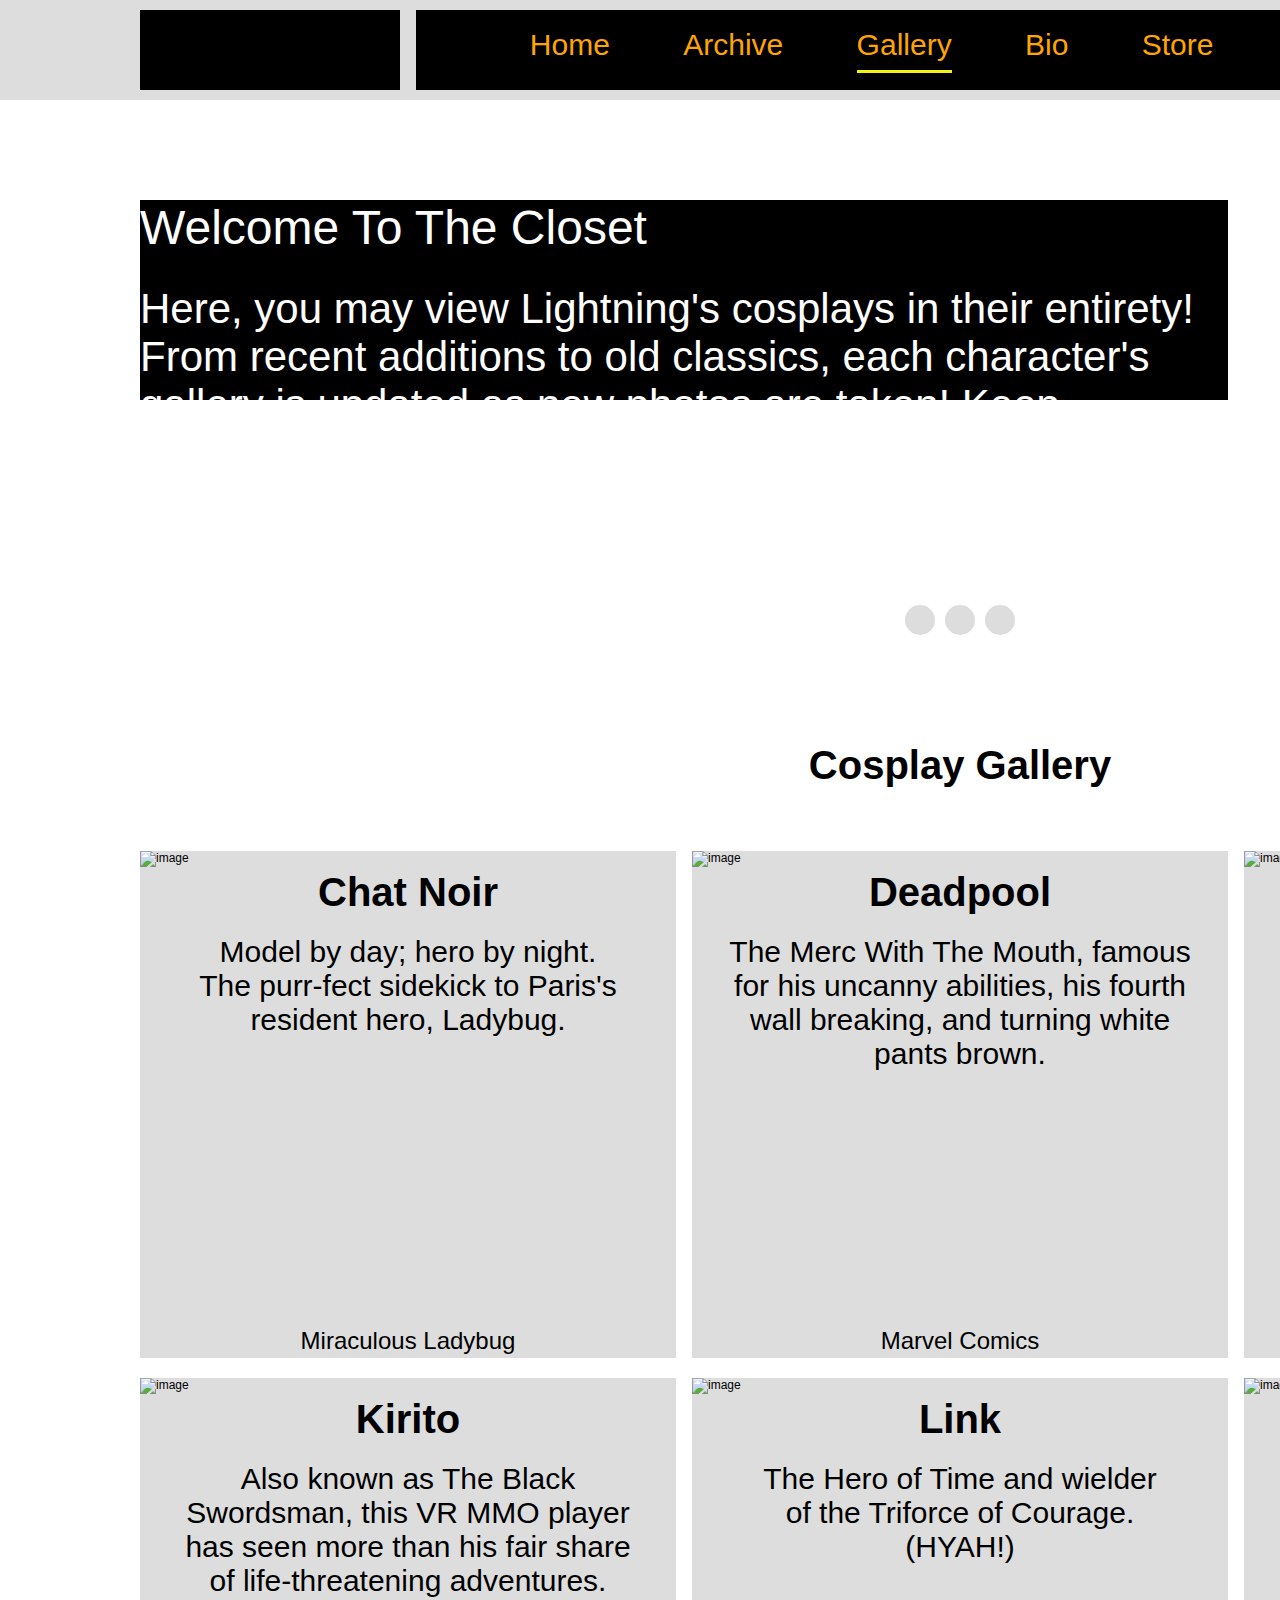
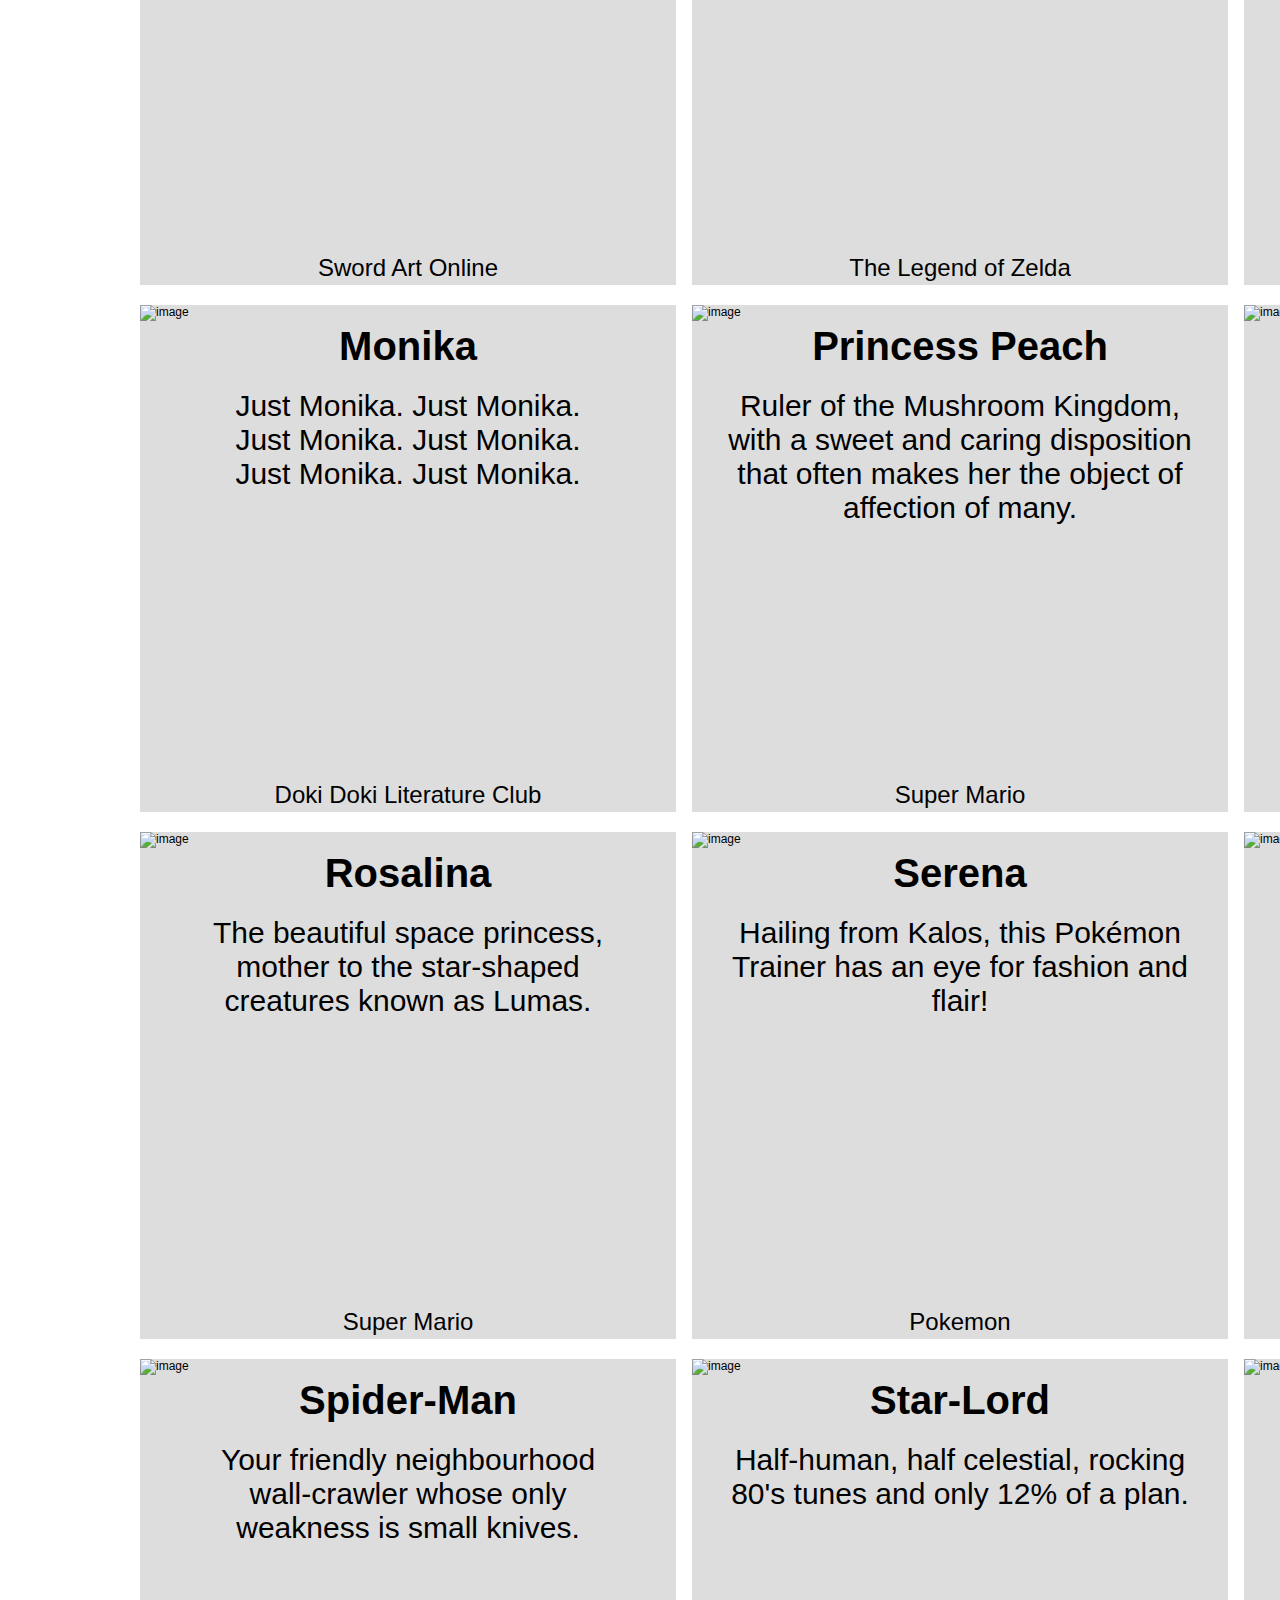
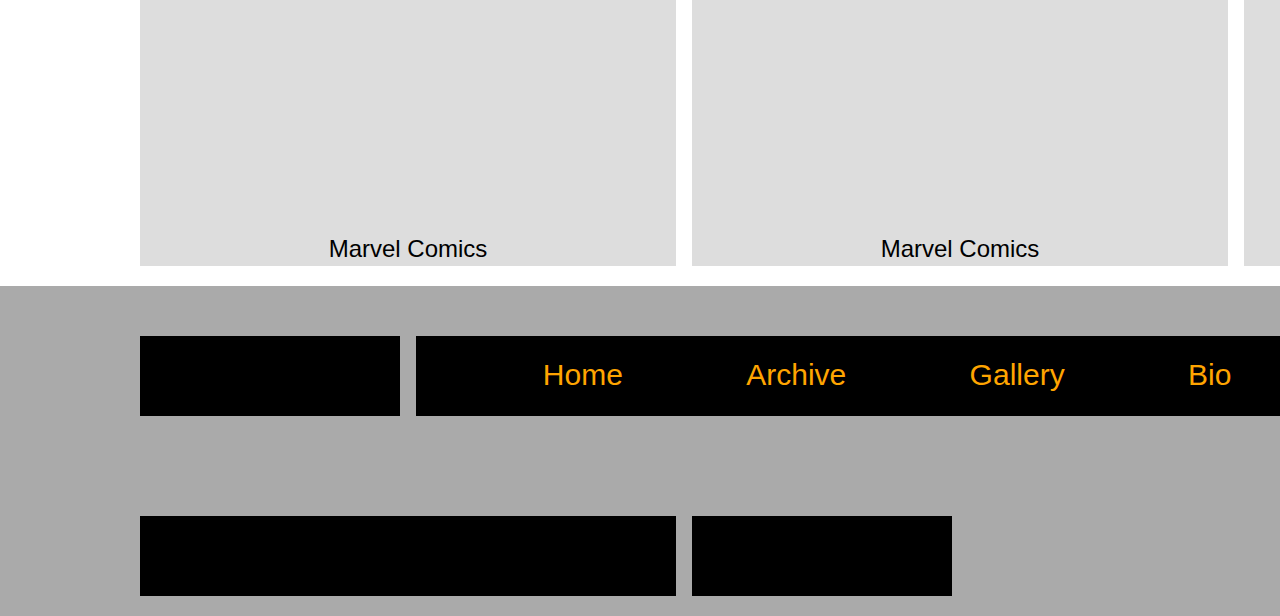
==== gallery.html @ de3a2f4b "Mobile Changes, Font" ====
<!DOCTYPE html>
<html lang="en">
<head>
<meta charset="UTF-8">
<title>The Closet</title>
<link rel="preconnect" href="https://fonts.googleapis.com">
<link rel="preconnect" href="https://fonts.gstatic.com" crossorigin>
<link href="https://fonts.googleapis.com/css2?family=Constantia&display=swap" rel="stylesheet">
<link href="css/main.css" rel="stylesheet" type="text/css">
</head>
<!-- students must convert divs to semantic tags -->
<body>
	<div id="container">
        
        <div id="header-con">
            <div id="main-header" class="grid-con">
                <div id="header-box1" class="box-color">
                </div>
                <div id="main-nav" class="box-color">
                    <ul>
                        <li><a href="index.html">Home</a></li>
                        <li><a href="#">Archive</a></li>
                        <li class="active"><a href="gallery.html">Gallery</a></li>
                        <li><a href="#">Bio</a></li>
                        <li><a href="#">Store</a></li>
                        <li><a href="#">Contact</a></li>
                    </ul>
                </div>
                <div id="header-box2" class="logos" class="grid">
                    <a href="#"><img src="images/facebook_logo.svg" alt="Facebook Logo"></a>
                    <a href="#"><img id="youtube" src="images/youtube_logo.svg" alt="Youtube Logo"></a>
                    <a href="#"><img src="images/instagram_logo.svg" alt="Instagram Logo"></a>
                </div>
            </div>
        </div> 

        <main>

            <div id="gallery-hero-con">
                <div class="grid-con">
                    <div id="gallery-text" class="box-color">
                        <p id="welcome">Welcome To The Closet</p>

                        <p id="welcome-text">Here, you may view Lightning's cosplays in their entirety! From recent additions to old classics, each character's gallery is updated as new photos are taken! Keep checking the home page to see when new photos are added!</p>
                    </div>
                    <div id="gallery-controls">
                        <span class="dot"></span>
                        <span class="dot"></span>
                        <span class="dot"></span>
                    </div>
                </div>
            </div>
     
            <div class="grid-con" id="gallery">
                <h2>Cosplay Gallery</h2>
                <div class="gallery-box" id="chat_noir">
                    <img src="https://via.placeholder.com/536x242" alt="image">
                    <h5 class="character_name">Chat Noir</h5>
                    <p class="gallery_text">Model by day; hero by night. The purr-fect sidekick to Paris's resident hero, Ladybug.</p>
                    <p class="source">Miraculous Ladybug</p>
                </div>
                <div class="gallery-box" id="deadpool">
                    <img src="https://via.placeholder.com/536x242" alt="image">
                    <h5 class="character_name">Deadpool</h5>
                    <p class="gallery_text2">The Merc With The Mouth, famous for his uncanny abilities,  his fourth wall breaking, and turning white pants brown.</p>
                    <p class="source">Marvel Comics</p>
                </div>
                <div class="gallery-box" id="kiripool">
                    <img src="https://via.placeholder.com/536x242" alt="image">
                    <h5 class="character_name">Kiripool</h5>
                    <p class="gallery_text">The Merc Meets The Beater, with the dual rubber chicken wield skill unlocked.</p>
                    <p class="source">Marvel Comics/Sword Art Online</p>
                </div>
                <div class="gallery-box" id="kirito">
                    <img src="https://via.placeholder.com/536x242" alt="image">
                    <h5 class="character_name">Kirito</h5>
                    <p class="gallery_text2">Also known as The Black Swordsman, this VR MMO player has seen more than his fair share of life-threatening adventures.</p>
                    <p class="source">Sword Art Online</p>
                </div>
                <div class="gallery-box" id="link">
                    <img src="https://via.placeholder.com/536x242" alt="image">
                    <h5 class="character_name">Link</h5>
                    <p class="gallery_text">The Hero of Time and wielder of the Triforce of Courage. (HYAH!)</p>
                    <p class="source">The Legend of Zelda</p>
                </div>
                <div class="gallery-box" id="lightning">
                    <img src="https://via.placeholder.com/536x242" alt="image">
                    <h5 class="character_name">Lightning</h5>
                    <p class="gallery_text">L'Cie. Champion. Saviour. Fashion Model. She has had many paths in life, but only one name for them all: Lightning.</p>
                    <p class="source">Final Fantasy XIII</p>
                </div>
                <div class="gallery-box" id="monika">
                    <img src="https://via.placeholder.com/536x242" alt="image">
                    <h5 class="character_name">Monika</h5>
                    <p id="just_monika">Just Monika. Just Monika. Just Monika. Just Monika. Just Monika. Just Monika.</p>
                    <p class="source">Doki Doki Literature Club</p>
                </div>
                <div class="gallery-box" id="peach">
                    <img src="https://via.placeholder.com/536x242" alt="image">
                    <h5 class="character_name">Princess Peach</h5>
                    <p class="gallery_text2">Ruler of the Mushroom Kingdom, with a sweet and caring disposition that often makes her the object of affection of many.</p>
                    <p class="source">Super Mario</p>
                </div>
                <div class="gallery-box" id="red">
                    <img src="https://via.placeholder.com/536x242" alt="image">
                    <h5 class="character_name">Red</h5>
                    <p class="gallery_text">...</p>
                    <p class="source">Pokemon</p>
                </div>
                <div class="gallery-box" id="rosalina">
                    <img src="https://via.placeholder.com/536x242" alt="image">
                    <h5 class="character_name">Rosalina</h5>
                    <p class="gallery_text">The beautiful space princess, mother to the star-shaped creatures known as Lumas.</p>
                    <p class="source">Super Mario</p>
                </div>
                <div class="gallery-box" id="serena">
                    <img src="https://via.placeholder.com/536x242" alt="image">
                    <h5 class="character_name">Serena</h5>
                    <p class="gallery_text2">Hailing from Kalos, this Pokémon Trainer has an eye for fashion and flair!</p>
                    <p class="source">Pokemon</p>
                </div>
                <div class="gallery-box" id="slenderman">
                    <img src="https://via.placeholder.com/536x242" alt="image">
                    <h5 class="character_name">Slender Man</h5>
                    <p class="gallery_text2">The faceless horror of the forest. Never collect his eight pages.</p>
                    <p class="source">Slender</p>
                </div>
                <div class="gallery-box" id="spiderman">
                    <img src="https://via.placeholder.com/536x242" alt="image">
                    <h5 class="character_name">Spider-Man</h5>
                    <p class="gallery_text">Your friendly neighbourhood wall-crawler whose only weakness is small knives.</p>
                    <p class="source">Marvel Comics</p>
                </div>
                <div class="gallery-box" id="starlord">
                    <img src="https://via.placeholder.com/536x242" alt="image">
                    <h5 class="character_name">Star-Lord</h5>
                    <p class="gallery_text2">Half-human, half celestial, rocking 80's tunes and only 12% of a plan.</p>
                    <p class="source">Marvel Comics</p>
                </div>
                <div class="gallery-box" id="zelda">
                    <img src="https://via.placeholder.com/536x242" alt="image">
                    <h5 class="character_name">Zelda</h5>
                    <p class="gallery_text2">The reincarnation of the Goddess Hylia, and wielder of the Triforce of Wisdom.</p>
                    <p class="source">The Legend of Zelda</p>
                </div>
            </div>         
        </main>

        <div id="footer-con">
            <div class="grid-con" id="footer">
                <div id="footer-logo" class="box-color">
                </div>
                <div id="footer-nav" class="box-color">
                    <ul>
                        <li><a href="index.html">Home</a></li>
                        <li><a href="#">Archive</a></li>
                        <li><a href="gallery.html">Gallery</a></li>
                        <li><a href="#">Bio</a></li>
                        <li><a href="#">Store</a></li>
                        <li><a href="#">Contact</a></li>
                    </ul>
                </div>
                <div id="footer-newsletter1" class="box-color">
                </div>
                <div id="footer-newsletter2" class="box-color">
                </div>
                <div id="footer-social" class="logos">
                    <a href="#"><img src="images/facebook_logo.svg" alt="Facebook Logo"></a>
                    <a href="#"><img id="youtube" src="images/youtube_logo.svg" alt="Youtube Logo"></a>
                    <a href="#"><img src="images/instagram_logo.svg" alt="Instagram Logo"></a>
                </div>
            </div>
        </div>

    </div><!--end container-->  
</body>
</html>
---- css/main.css ----
@charset "UTF-8";
/* CSS Document */

/*Remove this rule on your HTML elements as you start to fill them with content*/

.box-color {
	color: #fff;
	background: #000;
	text-align: center;
	margin: 0;
}

/*basic reset*/

/*browsers have built in values for elements so we'll reset a few things to zero, you can add to this or remove items as needed*/

div,p,body,header,footer,section,article,nav { 
	margin: 0; 
	padding: 0; 
}	

img { 
	border: none; /*Remove border if image is a link*/
	margin: 0; 
	padding: 0; 
}

.grid {
	padding-left: 15px;
	padding-right: 15px;
	display: grid;
	grid-template-columns: repeat(12, 70px);
	column-gap: 30px;
 }
 

/*html selectors*/

body {
	font-family: Constantia, Helvetica, Arial, sans-serif;
	font-size: 12px;
}

/* Remove underlines from links */

a {
	text-decoration: none;
}

/*hide elements from browser but show for doc outline*/

.hidden {
	display: none;
}

.logos {
	justify-content: center;
	align-items: center;
	display: inline-flex;
}

.logos img {
	height: 50px;
	width: 50px;
	padding: 8px;
}

.active.active {
	padding-bottom: 8px;
	border-bottom: solid #f2f212 3px;
 }

#youtube {
	width: 75px;
}

ul li {
	font-size: 30px;
	justify-content: center;
   	align-items: center;
   	display: inline-flex;
	margin-left: 70px;
}

ul li a {
	color: orange;
}

ul li:not(.active) a:hover {
	text-decoration: underline;
}

ul li a:visited {
	color: none;
}

a:visited {
	color: orange;
}


/*Common page elements  */

/*This is essentially a box that we place the whole site in.  
We center the box using margin 0 auto and give it a fixed width of 1920px.
1920px would fit a large monitor or tv. Sizes will vary depending on the projects
you work on and the intended audience */

#container {
	margin: 0 auto;
	width: 1920px;
}

/* this is our grid based off of our XD file */
.grid-con {
	display: grid;
	grid-template-columns: repeat(12, 122px);
	grid-column-gap: 16px;
	padding-left: 140px;
	padding-right: 140px;
}

#header-con {
	background-color: #ddd;
	padding-top: 10px;
	padding-bottom: 10px;
}

#header-box1 {
	grid-column: 1/3;
	height: 80px;
}

#main-nav {
	grid-column: 3/11;
	height: 80px;
	justify-content: center;
	align-items: center;
	display: inline-flex;
}

ul {
	padding: 0;
}

ul li:first-of-type:not(#contact_list li) {
	margin-left: 0;
}



#header-box2 {
	grid-column: 11/-1;
	height: 80px;
}

/* Specific to index page desktop  */

#hero {
	margin-top: 100px;
}

#hero-text {
	grid-column: 1/8;
	height: 582px;
	font-size: 28px;
}

#hero-text p {
	padding-bottom: 40px;
}

#hero-text h4 {
	font-size: 48px;
}

#hero-image {
	grid-column: 8/-1;
	height: 582px;
}

#previous {
	margin-top: 100px;
	margin-bottom: 100px;
}

#previous h2 {
	grid-column: 1/-1;
	text-align: center;
	font-size: 40px;
}

#peach_cos {
	grid-column: 1/5;
	height: 507px;
	text-align: center;
}

#serena_lillie {
	grid-column: 5/9;
	height: 507px;
	text-align: center;
}

#kiripool_home {
	grid-column: 9/-1;
	height: 507px;
	text-align: center;
}

#peach_cos h5 {
	font-size: 40px;
	margin: 3px;
	padding-bottom: 20px;
}

#peach_cos p {
	font-size: 24px;
	margin-left: 10px;
	margin-right: 10px;
}

#serena_lillie h5 {
	font-size: 40px;
	margin-top: 3px;
	margin-left: 10px;
	margin-right: 10px;
	margin-bottom: 3px;
	padding-bottom: 20px;
}

#serena_lillie p {
	font-size: 24px;
	margin-left: 10px;
	margin-right: 10px;
}

#kiripool_home h5 {
	font-size: 40px;
	margin: 1px;
	padding-bottom: 20px;
}

#kiripool_home p {
	font-size: 24px;
	margin-left: 10px;
	margin-right: 10px;
}

.product-box {
	background-color: #ddd;
}

#about-con {
	background-color: #ddd;
	padding-top: 10px;
	padding-bottom: 10px;
}

#about-title {
	text-align: center;
	font-size: 40px;
}

#about-text {
	grid-column: 1/8;
	height: 700px;
	font-size: 28px;
}

#about-text h5 {
	font-size: 40px;
	text-align: left;
}

#about-text p {
	padding-top: 30px;
	margin-right: 50px;
}

#about-image {
	grid-column: 8/-1;
	height: 700px;
}

#contact {
	margin-top: 100px;
	margin-bottom: 100px;
}

#contact-text {
	grid-column: 1/8;
	/* Remove as content will dictate height */
	height: 700px;
	text-align: left;
	color: orange;
	font-size: 28px;
}

#contact-text p {
	padding-left: 85px;
	padding-top: 40px;
}

#free {
	font-size: 48px;
	color: orange;
	padding-top: 30px;
	padding-bottom: 50px;
}

#contact-form {
	grid-column: 8/-1;
	/* Remove as content will dictate height */
	height: 700px;
}

#contact_list li {
	font-size: 28px;
	display: list-item;
	text-align: left;
	padding-bottom: 20px;
}

#contact_list ul li {
	margin-left: 70px;
}

#contact_list { 
	padding-left: 1.5em !important; 
}

/*Common page elements  */

#footer-con {
	background-color: #aaaaaa;
	padding-top: 50px;
	padding-bottom: 20px;
}

#footer-logo {
	grid-column: 1/3;
	/* Remove as content will dictate height */
	height: 80px;
}

#footer-nav {
	grid-column: 3/-1;
	/* Remove as content will dictate height */
	height: 80px;
	margin-bottom: 100px;
}

#footer-nav li {
	padding-top: 10px;
	padding-left: 50px;
}

#footer-nav li:first-of-type {
	padding: 0;
}

#footer-newsletter1 {
	grid-column: 1/5;
	/* Remove as content will dictate height */
	height: 80px;
}

#footer-newsletter2 {
	grid-column: 5/7;
	/* Remove as content will dictate height */
	height: 80px;
}

#footer-social {
	grid-column: 11/-1;
	/* Remove as content will dictate height */
	height: 80px;
}



/* gallery page */

#gallery-hero-con {
	background-color: #aaaaaa;
	background: url("https://via.placeholder.com/1920x580");
	height: 580px;
}

#gallery h2 {
	font-size: 40px;
	padding: 30px;
}

#gallery-text {
	grid-column: 1/9;
	/* Remove as content will dictate height */
	height: 200px;
	margin-top: 100px;
}

#gallery-controls {
	margin-top: 200px;
	grid-column: 6/8;
	display: flex;
	justify-content: center;
	align-items: center;
}

#welcome {
	font-size: 48px;
	text-align: left;
	padding-bottom: 30px;
}

#welcome-text {
	font-size: 42px;
	text-align: left;
}

.dot {
	background-color: #dddddd;
	height: 30px;
	width: 30px;
	border-radius: 50%;
	margin: 5px;
  }

#gallery h2 {
	grid-column: 1/-1;
	text-align: center;
  }

#just_monika {
	text-align: center;
	font-size: 30px;
	margin-left: 75px;
	margin-right: 75px;
	padding-top: 20px;
}

.gallery-box {
	background-color: #ddd;
	grid-column: span 4 / span 4;
	/* Remove as content will dictate height */
	height: 507px;
	margin-bottom: 20px;
	position: relative;
}

.character_name {
	text-align: center;
	font-size: 40px;
	margin-top: 3px;
	margin-bottom: 0;
}

.gallery_text {
	text-align: center;
	font-size: 30px;
	margin-left: 55px;
	margin-right: 55px;
	padding-top: 20px;
}

.gallery_text2 {
	text-align: center;
	font-size: 30px;
	margin-left: 30px;
	margin-right: 30px;
	padding-top: 20px;
}

.source {
	text-align: center;
	font-size: 24px;
	position: absolute;
	bottom: 3px;
	left: 0;
	right: 0;
}
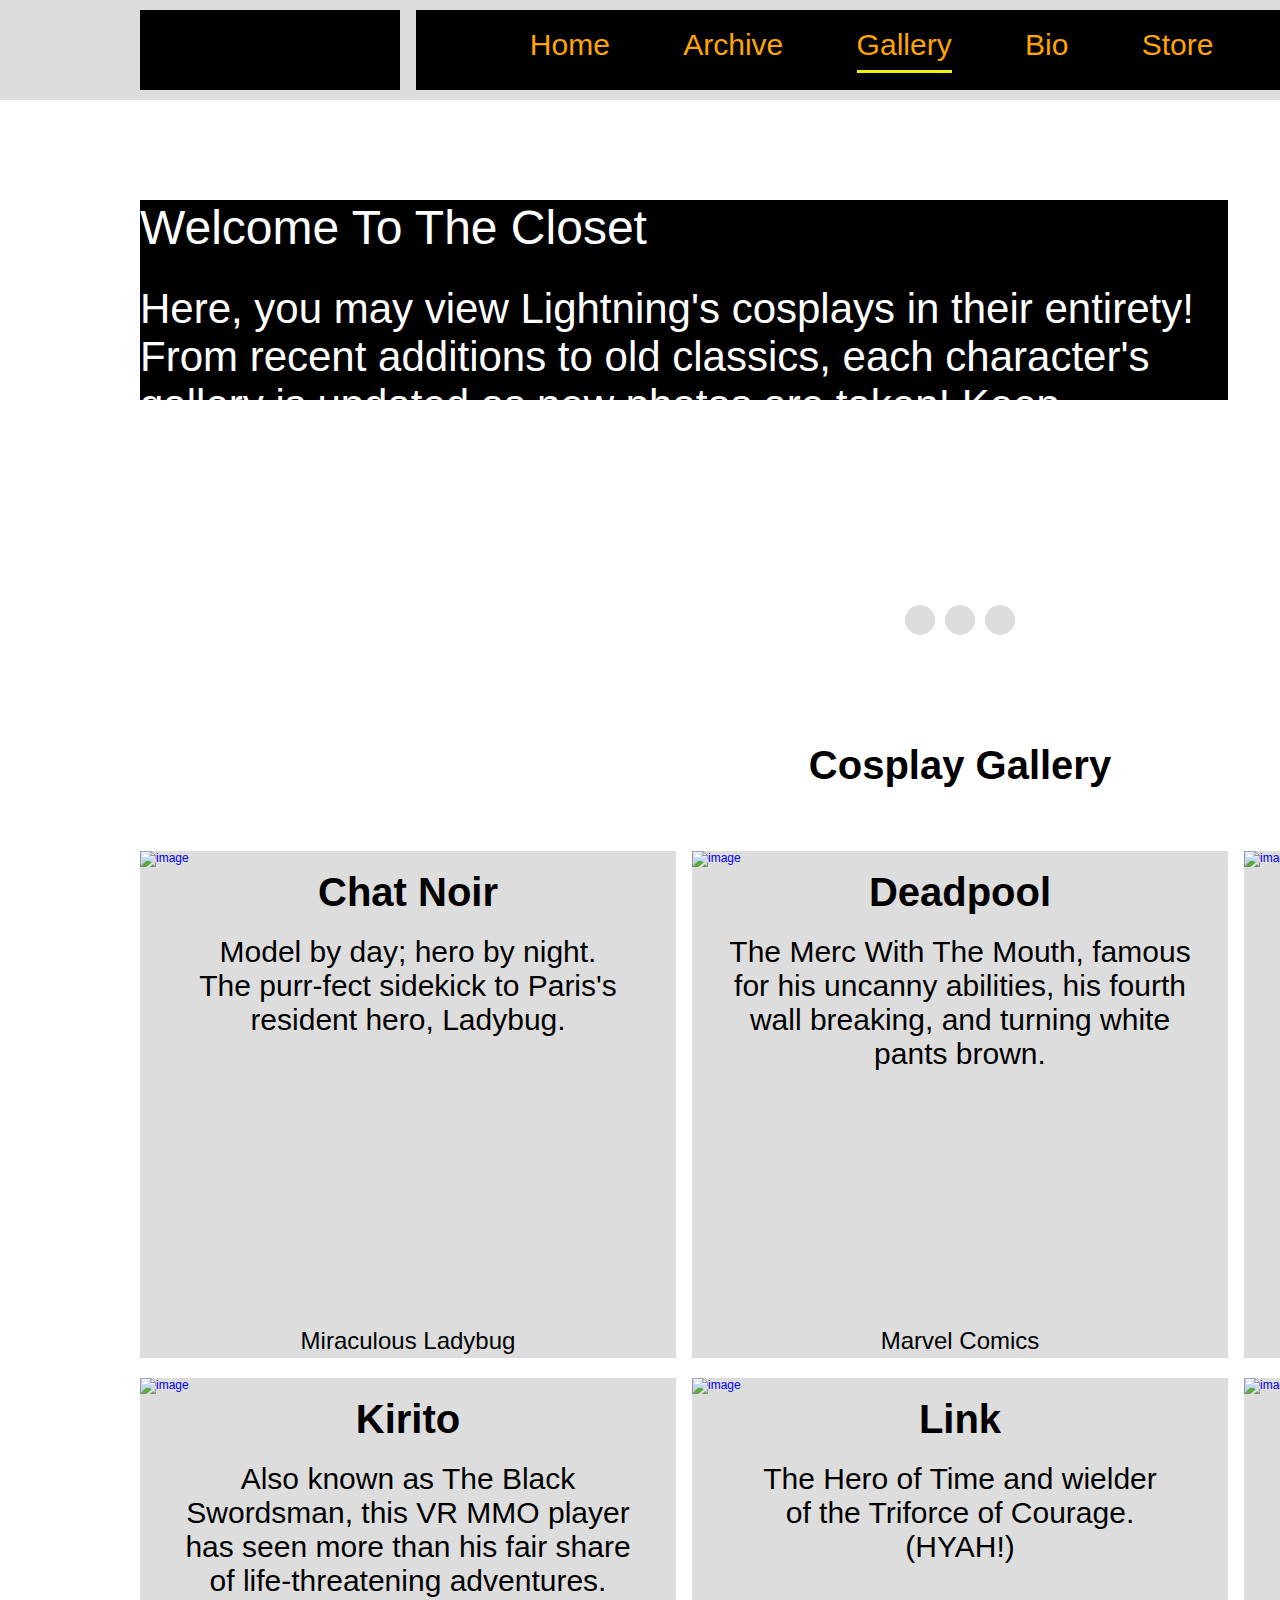
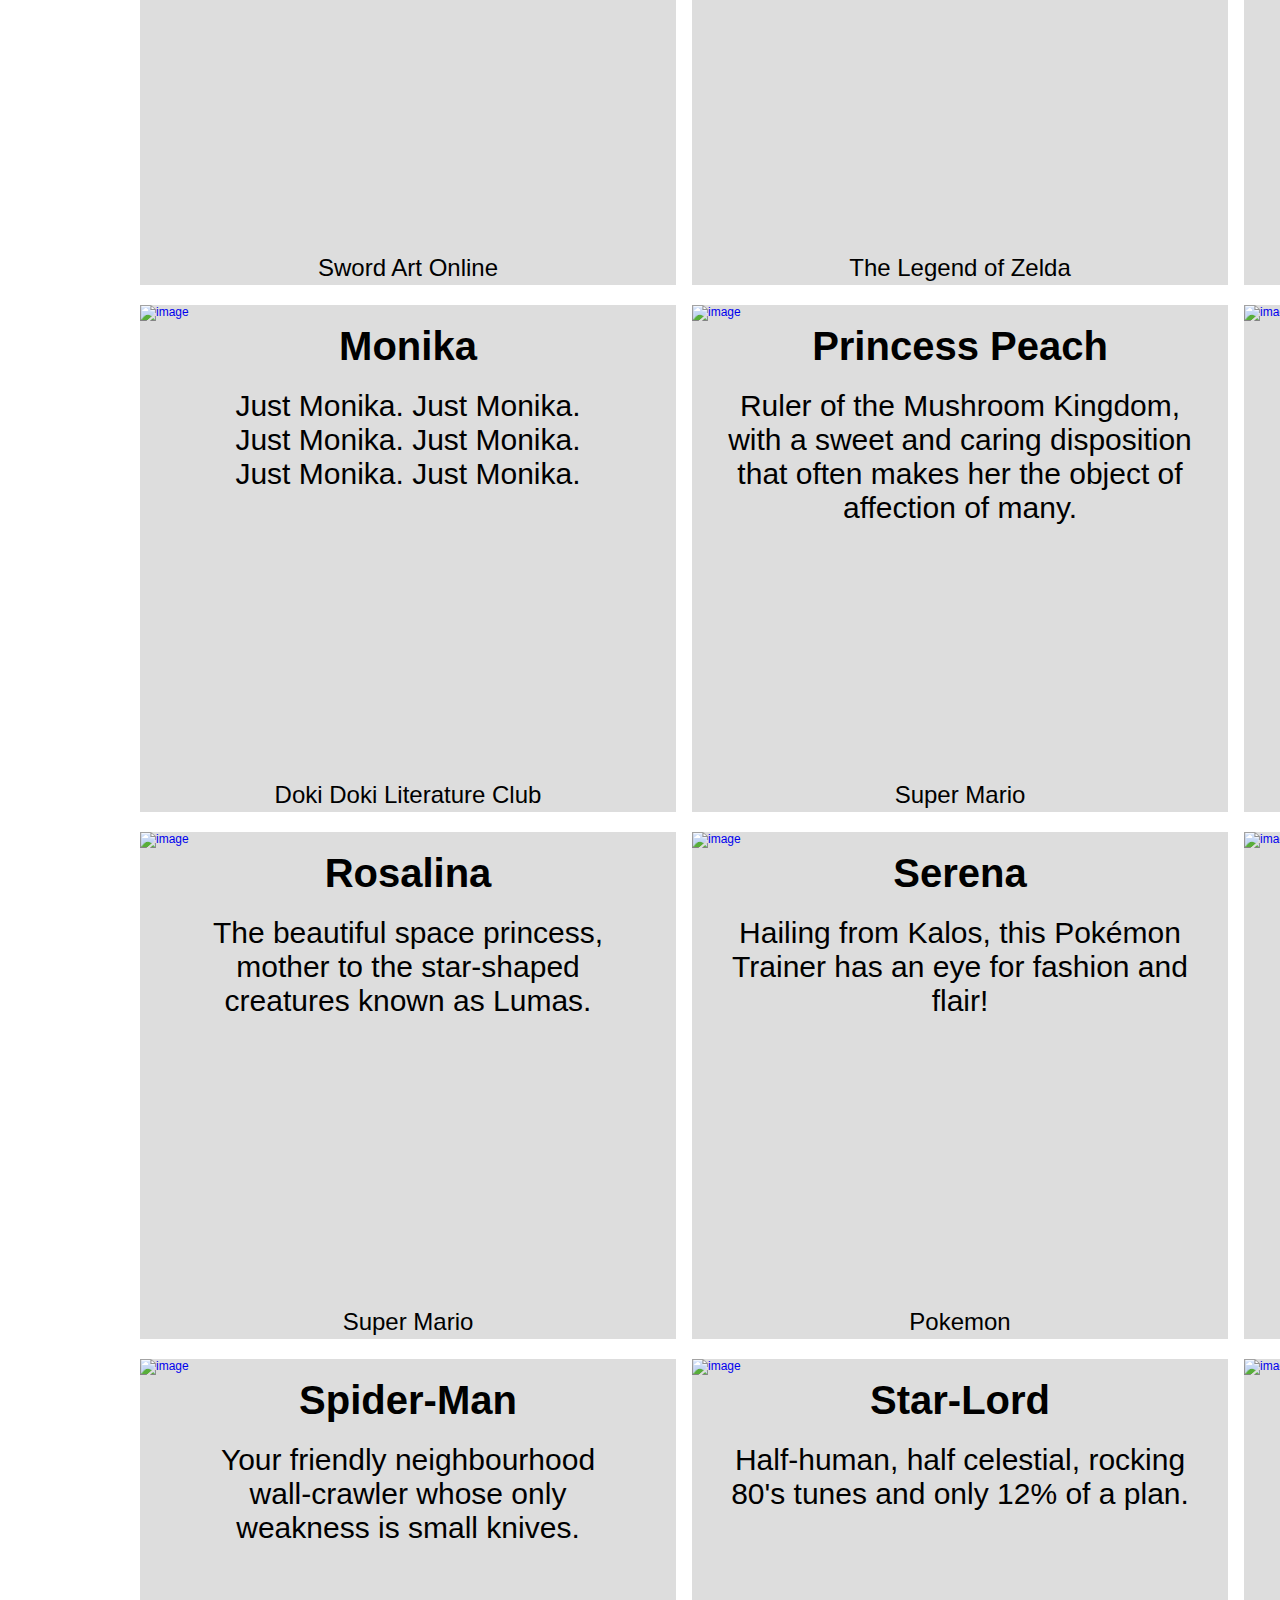
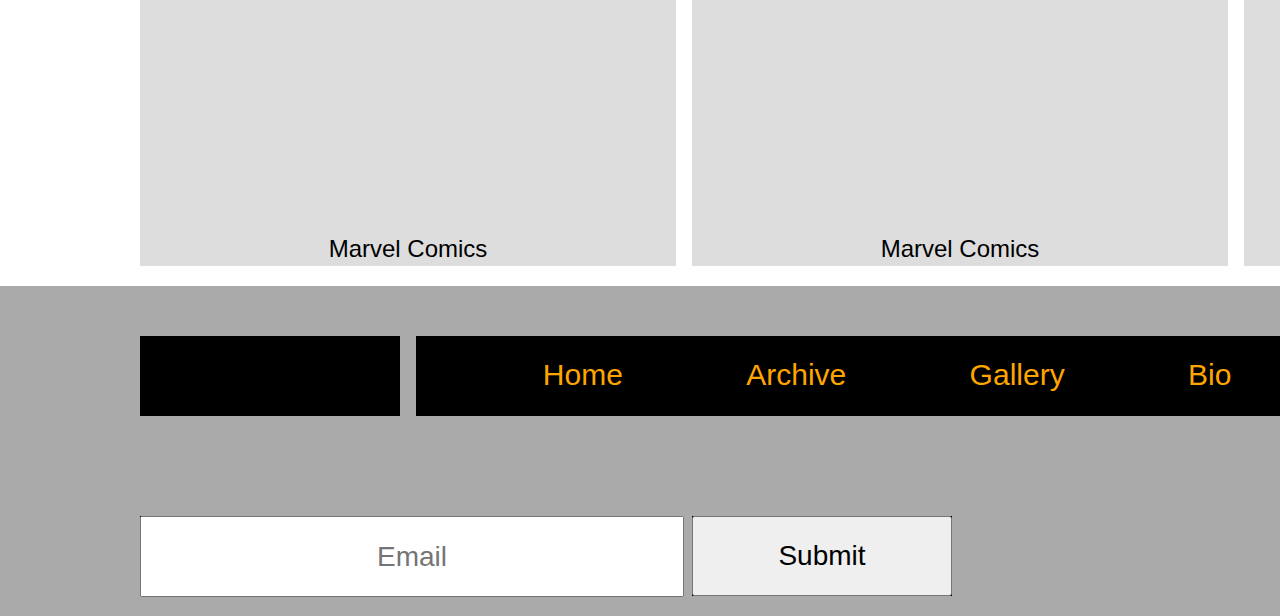
==== commit e04868df: "Lightboxes, Contact Forms, Other" ====
--- a/gallery.html
+++ b/gallery.html
@@ -6,6 +6,7 @@
 <link rel="preconnect" href="https://fonts.googleapis.com">
 <link rel="preconnect" href="https://fonts.gstatic.com" crossorigin>
 <link href="https://fonts.googleapis.com/css2?family=Constantia&display=swap" rel="stylesheet">
+<link href="https://fonts.googleapis.com/css2?family=Rubik+Glitch&display=swap" rel="stylesheet">
 <link href="css/main.css" rel="stylesheet" type="text/css">
 </head>
 <!-- students must convert divs to semantic tags -->
@@ -15,6 +16,7 @@
         <div id="header-con">
             <div id="main-header" class="grid-con">
                 <div id="header-box1" class="box-color">
+                    <a href="index.html"></a>
                 </div>
                 <div id="main-nav" class="box-color">
                     <ul>
@@ -54,91 +56,91 @@
             <div class="grid-con" id="gallery">
                 <h2>Cosplay Gallery</h2>
                 <div class="gallery-box" id="chat_noir">
-                    <img src="https://via.placeholder.com/536x242" alt="image">
+                    <a href="#lightbox1"><img src="https://via.placeholder.com/536x242" alt="image"></a>
                     <h5 class="character_name">Chat Noir</h5>
                     <p class="gallery_text">Model by day; hero by night. The purr-fect sidekick to Paris's resident hero, Ladybug.</p>
                     <p class="source">Miraculous Ladybug</p>
                 </div>
                 <div class="gallery-box" id="deadpool">
-                    <img src="https://via.placeholder.com/536x242" alt="image">
+                    <a href="#lightbox2"><img src="https://via.placeholder.com/536x242" alt="image"></a>
                     <h5 class="character_name">Deadpool</h5>
                     <p class="gallery_text2">The Merc With The Mouth, famous for his uncanny abilities,  his fourth wall breaking, and turning white pants brown.</p>
                     <p class="source">Marvel Comics</p>
                 </div>
                 <div class="gallery-box" id="kiripool">
-                    <img src="https://via.placeholder.com/536x242" alt="image">
+                    <a href="#lightbox3"><img src="https://via.placeholder.com/536x242" alt="image"></a>
                     <h5 class="character_name">Kiripool</h5>
                     <p class="gallery_text">The Merc Meets The Beater, with the dual rubber chicken wield skill unlocked.</p>
                     <p class="source">Marvel Comics/Sword Art Online</p>
                 </div>
                 <div class="gallery-box" id="kirito">
-                    <img src="https://via.placeholder.com/536x242" alt="image">
+                    <a href="#lightbox4"><img src="https://via.placeholder.com/536x242" alt="image"></a>
                     <h5 class="character_name">Kirito</h5>
                     <p class="gallery_text2">Also known as The Black Swordsman, this VR MMO player has seen more than his fair share of life-threatening adventures.</p>
                     <p class="source">Sword Art Online</p>
                 </div>
                 <div class="gallery-box" id="link">
-                    <img src="https://via.placeholder.com/536x242" alt="image">
+                    <a href="#lightbox5"><img src="https://via.placeholder.com/536x242" alt="image"></a>
                     <h5 class="character_name">Link</h5>
                     <p class="gallery_text">The Hero of Time and wielder of the Triforce of Courage. (HYAH!)</p>
                     <p class="source">The Legend of Zelda</p>
                 </div>
                 <div class="gallery-box" id="lightning">
-                    <img src="https://via.placeholder.com/536x242" alt="image">
+                    <a href="#lightbox6"><img src="https://via.placeholder.com/536x242" alt="image"></a>
                     <h5 class="character_name">Lightning</h5>
                     <p class="gallery_text">L'Cie. Champion. Saviour. Fashion Model. She has had many paths in life, but only one name for them all: Lightning.</p>
                     <p class="source">Final Fantasy XIII</p>
                 </div>
                 <div class="gallery-box" id="monika">
-                    <img src="https://via.placeholder.com/536x242" alt="image">
+                    <a href="#lightbox7"><img src="https://via.placeholder.com/536x242" alt="image"></a>
                     <h5 class="character_name">Monika</h5>
                     <p id="just_monika">Just Monika. Just Monika. Just Monika. Just Monika. Just Monika. Just Monika.</p>
                     <p class="source">Doki Doki Literature Club</p>
                 </div>
                 <div class="gallery-box" id="peach">
-                    <img src="https://via.placeholder.com/536x242" alt="image">
+                    <a href="#lightbox8"><img src="https://via.placeholder.com/536x242" alt="image"></a>
                     <h5 class="character_name">Princess Peach</h5>
                     <p class="gallery_text2">Ruler of the Mushroom Kingdom, with a sweet and caring disposition that often makes her the object of affection of many.</p>
                     <p class="source">Super Mario</p>
                 </div>
                 <div class="gallery-box" id="red">
-                    <img src="https://via.placeholder.com/536x242" alt="image">
+                    <a href="#lightbox9"><img src="https://via.placeholder.com/536x242" alt="image"></a>
                     <h5 class="character_name">Red</h5>
                     <p class="gallery_text">...</p>
                     <p class="source">Pokemon</p>
                 </div>
                 <div class="gallery-box" id="rosalina">
-                    <img src="https://via.placeholder.com/536x242" alt="image">
+                    <a href="#lightbox10"><img src="https://via.placeholder.com/536x242" alt="image"></a>
                     <h5 class="character_name">Rosalina</h5>
                     <p class="gallery_text">The beautiful space princess, mother to the star-shaped creatures known as Lumas.</p>
                     <p class="source">Super Mario</p>
                 </div>
                 <div class="gallery-box" id="serena">
-                    <img src="https://via.placeholder.com/536x242" alt="image">
+                    <a href="#lightbox11"><img src="https://via.placeholder.com/536x242" alt="image"></a>
                     <h5 class="character_name">Serena</h5>
                     <p class="gallery_text2">Hailing from Kalos, this Pokémon Trainer has an eye for fashion and flair!</p>
                     <p class="source">Pokemon</p>
                 </div>
                 <div class="gallery-box" id="slenderman">
-                    <img src="https://via.placeholder.com/536x242" alt="image">
+                    <a href="#lightbox12"><img src="https://via.placeholder.com/536x242" alt="image"></a>
                     <h5 class="character_name">Slender Man</h5>
                     <p class="gallery_text2">The faceless horror of the forest. Never collect his eight pages.</p>
                     <p class="source">Slender</p>
                 </div>
                 <div class="gallery-box" id="spiderman">
-                    <img src="https://via.placeholder.com/536x242" alt="image">
+                    <a href="#lightbox13"><img src="https://via.placeholder.com/536x242" alt="image"></a>
                     <h5 class="character_name">Spider-Man</h5>
                     <p class="gallery_text">Your friendly neighbourhood wall-crawler whose only weakness is small knives.</p>
                     <p class="source">Marvel Comics</p>
                 </div>
                 <div class="gallery-box" id="starlord">
-                    <img src="https://via.placeholder.com/536x242" alt="image">
+                    <a href="#lightbox14"><img src="https://via.placeholder.com/536x242" alt="image"></a>
                     <h5 class="character_name">Star-Lord</h5>
                     <p class="gallery_text2">Half-human, half celestial, rocking 80's tunes and only 12% of a plan.</p>
                     <p class="source">Marvel Comics</p>
                 </div>
                 <div class="gallery-box" id="zelda">
-                    <img src="https://via.placeholder.com/536x242" alt="image">
+                    <a href="#lightbox15"><img src="https://via.placeholder.com/536x242" alt="image"></a>
                     <h5 class="character_name">Zelda</h5>
                     <p class="gallery_text2">The reincarnation of the Goddess Hylia, and wielder of the Triforce of Wisdom.</p>
                     <p class="source">The Legend of Zelda</p>
@@ -161,8 +163,10 @@
                     </ul>
                 </div>
                 <div id="footer-newsletter1" class="box-color">
+                    <input id="email-news" name="email-news" type="text" placeholder="Email">
                 </div>
                 <div id="footer-newsletter2" class="box-color">
+                    <input type="submit" value="Submit" id="submit2">
                 </div>
                 <div id="footer-social" class="logos">
                     <a href="#"><img src="images/facebook_logo.svg" alt="Facebook Logo"></a>
@@ -171,7 +175,150 @@
                 </div>
             </div>
         </div>
-
-    </div><!--end container-->  
+    </div>
+    <section class="lightbox" id="lightbox1">
+        <h2 class="hidden">Chat Noir LightBox</h2>
+        <a href="" class="lb_close">X</a>
+        <article>
+            <p>"I am a cat, just chilling out. But in the night, she's all I think about. I feel so strong when she's around. She picks me up, when I'm down. Oh no you'll never know. My love can only grow."</p>
+                <p>(It's Ladybug: Alternative Theme by Brittnee Belt & Cash Callaway)</p>
+        </article>
+    </section>
+
+    <section class="lightbox" id="lightbox2">
+        <h2 class="hidden">Deadpool LightBox</h2>
+        <a href="" class="lb_close">X</a>
+        <article>
+            <p>"Oh, hello there. I bet you're wondering, "Why the red suit?" Well that's so bad guys can't see me bleed."</p>
+            <p>-Wade Wilson/Deadpool (Deadpool movie test footage, 2015)</p>
+        </article>
+    </section>
+
+    <section class="lightbox" id="lightbox3">
+        <h2 class="hidden">Kiripool LightBox</h2>
+        <a href="" class="lb_close">X</a>
+        <article>
+            <p>Oh, hello there my little Asuna. Or are you my little Sinon? Perhaps maybe Lisbeth? Or even Silica. Or if you're into it, then my little Leafa. You can't be my little Yuuki, but you could be my little Alice. Feel free to call me senpai if you're my Ronnie. Or I'll call you senpai if you're my Sortiliena. Geez, how many girls does this guy have lusting after him? It's ridiculous.</p>
+        </article>
+    </section>
+
+    <section class="lightbox" id="lightbox4">
+        <h2 class="hidden">Kirito LightBox</h2>
+        <a href="" class="lb_close">X</a>
+        <article>
+            <p>"On November 6, 2022, the NerveGear, a full dive virtual reality device, launched its first game; Sword Art Online. Its developer, Akihiko Kayaba told the 10,0000 players who logged in, they could not log out. And not only were they trapped, if a player died in-game, they would also die in the real world... This nightmare continued for what seemed like an eternity. Then, on November 7th, 2024, a heroic player dressed head-to-toe in black cleared the game and set everyone free."</p>>
+            <p>-Narrator (Sword Art Online the Movie: Ordinal Scale, 2017)</p>
+        </article>
+    </section>
+
+    <section class="lightbox" id="lightbox5">
+        <h2 class="hidden">Link LightBox</h2>
+        <a href="" class="lb_close">X</a>
+        <article>
+            <p>"When I finally got around to asking why he's so quiet all the time, I could tell it was difficult for him to say. But he did. With so much at stake, and so many eyes upon him, he feels it necessary to stay strong and to silently bear any burden. A feeling I know all too well... For him, it has caused him to stop outwardly expressing his thoughts and feelings.
+            I always believed him to be simply a gifted person who had never faced a day of hardship. How wrong I was..."</p>
+            <p>-Zelda (The Legend of Zelda: Breath of the Wild, 2017)</p>
+        </article>
+    </section>
+
+    <section class="lightbox" id="lightbox6">
+        <h2 class="hidden">Lightning LightBox</h2>
+        <a href="" class="lb_close">X</a>
+        <article>
+            <p>"The legends have told of her coming. Banisher of darkness. Bringer of light. Redeemer of souls. She'd come at the end of days, to bring our souls to salvation."</p>
+            <p>-Snow Villiers (Lightning Returns: Final Fantasy XIII, 2015)</p>
+        </article>
+    </section>
+
+    <section class="lightbox" id="lightbox7">
+        <h2 class="hidden">Monika LightBox</h2>
+        <a href="" class="lb_close">X</a>
+        <article>
+            <p>Just Monika. Just Monika. Just Monika.</p>
+            <p><span>Just Monika. Just Monika. Just Monika.</span>
+            <p><span><span>Just Monika. Just Monika. Just Monika.</span></span></p>
+        </article>
+    </section>
+
+    <section class="lightbox" id="lightbox8">
+        <h2 class="hidden">Princess Peach LightBox</h2>
+        <a href="" class="lb_close">X</a>
+        <article>
+            <p>"Princess Peach presides over the Mushroom Kingdom from her huge castle. Her loyal subject Toad does his best to protect her but always seems to fail spectacularly. Besides her royal duties, Peach is interested in both tennis and golf; since she's so magnanimous, she'll even deign to play a few matches with the evil Bowser." -Trophy Description (Super Smash Bros. Melee, 2001)</p>
+        </article>
+    </section>
+
+    <section class="lightbox" id="lightbox9">
+        <h2 class="hidden">Red LightBox</h2>
+        <a href="" class="lb_close">X</a>
+        <article>
+            <p>You are challenged by Pokemon Trainer Red!</p>
+        </article>
+    </section>
+
+    <section class="lightbox" id="lightbox10">
+        <h2 class="hidden">Rosalina LightBox</h2>
+        <a href="" class="lb_close">X</a>
+        <article>
+            <p>Gather around everyone, it's story time. <a href="#lightbox16">Let us begin</a>.</p>
+        </article>
+    </section>
+
+    <section class="lightbox" id="lightbox11">
+        <h2 class="hidden">Serena LightBox</h2>
+        <a href="" class="lb_close">X</a>
+        <article>
+            <p>"You can't do everything on your own. Having Pokemon who support you is what lets you keep going."</p>
+            <p>-Serena (Pokemon Journeys, 2022)</p>
+        </article>
+    </section>
+
+    <section class="lightbox" id="lightbox12">
+        <h2 class="hidden">Slender-Man LightBox</h2>
+        <a href="" class="lb_close">X</a>
+        <article>
+            <p>Follows. Always watches, no eyes. Don't look... or it takes you.</p>
+            <p>Can't run. Leave me alone! Help me!</p>
+            <p>No No No No No No No No No No No</p>
+        </article>
+    </section>
+
+    <section class="lightbox" id="lightbox13">
+        <h2 class="hidden">Spider-Man LightBox</h2>
+        <a href="" class="lb_close">X</a>
+        <article>
+            <p>"Spider-Man, Spider-Man. Does whatever a spider can. Spins a web, any size. Catches thieves, just like flies. Look out, here comes the Spider-Man."</p>
+            <p>(Spider-Man theme song by Paul Francis Webster and Bob Harris)</p>
+        </article>
+    </section>
+
+    <section class="lightbox" id="lightbox14">
+        <h2 class="hidden">Star-Lord LightBox</h2>
+        <a href="" class="lb_close">X</a>
+        <article>
+            <p>"This is the one? Seriously?"</p>
+            <p>"The choices were either him or a tree."</p>
+            <p>-Gamora and Nebula (Avengers: Endgame, 2019)</p>
+        </article>
+    </section>
+
+    <section class="lightbox" id="lightbox15">
+        <h2 class="hidden">Zelda LightBox</h2>
+        <a href="" class="lb_close">X</a>
+        <article>
+            <p>"While it's true that I am Hylia reborn, I'm still my father's daughter and your friend...I'm still your Zelda."</p>
+            <p>-Zelda (The Legend of Zelda: Skyward Sword, 2011</p>
+        </article>
+    </section>
+
+    <section class="lightbox" id="lightbox16">
+        <h2 class="hidden">Rosalina's Storybook</h2>
+        <a href="" class="lb_close">X</a>
+        <article>
+            <p>Rosalina's Story</p>
+            <a href="#lightbox10"> << Previous</a>
+            <iframe width="854" height="480" src="https://www.youtube.com/embed/QG9r4sR0ZIo" title="YouTube video player" frameborder="0" allow="accelerometer; autoplay; clipboard-write; encrypted-media; gyroscope; picture-in-picture" allowfullscreen></iframe>
+        </article>
+    </section>
 </body>
 </html>--- a/css/main.css
+++ b/css/main.css
@@ -16,7 +16,7 @@
 
 div,p,body,header,footer,section,article,nav { 
 	margin: 0; 
-	padding: 0; 
+	padding: 0;
 }	
 
 img { 
@@ -39,6 +39,7 @@
 body {
 	font-family: Constantia, Helvetica, Arial, sans-serif;
 	font-size: 12px;
+	position: relative;
 }
 
 /* Remove underlines from links */
@@ -313,6 +314,7 @@
 	grid-column: 8/-1;
 	/* Remove as content will dictate height */
 	height: 700px;
+	position: relative;
 }
 
 #contact_list li {
@@ -328,6 +330,39 @@
 
 #contact_list { 
 	padding-left: 1.5em !important; 
+}
+
+form {
+	border: 2px solid;
+	background-color: orange;
+	width: 550px;
+}
+
+form input {
+	width: 500px;
+	height: 50px;
+	text-align: center;
+	font-size: 28px;
+	margin-top: 15px;
+	margin-bottom: 15px;
+}
+
+form textarea {
+	width: 500px;
+	height: 250px;
+	text-align: center;
+	font-size: 28px;
+}
+
+#submit {
+	width: 100px;
+	height: 50px;
+}
+
+#inquiry {
+	position: absolute;
+	left: 50px;
+	top: 10px;
 }
 
 /*Common page elements  */
@@ -366,18 +401,100 @@
 	height: 80px;
 }
 
+#footer-newsletter1 input {
+	width: 100%;
+	height: 75px;
+	text-align: center;
+	font-size: 28px;
+}
+
 #footer-newsletter2 {
 	grid-column: 5/7;
 	/* Remove as content will dictate height */
 	height: 80px;
 }
 
+#footer-newsletter2 input {
+	width: 100%;
+	height: 100%;
+	text-align: center;
+	font-size: 28px;
+}
+
 #footer-social {
 	grid-column: 11/-1;
 	/* Remove as content will dictate height */
 	height: 80px;
 }
 
+.lightbox {
+	display: none;
+	width: 100%;
+	height: 100%;
+	position: absolute;
+	top: 0;
+	left: 0;
+	background-color: rgba(0,0,0,0.85);
+  }
+  
+  .lb_close {
+	color: rgb(255, 255, 255)!important;
+	font-size: 48px;
+	text-decoration: none;
+	position: sticky;
+	top: 10px;
+	left: 97%;
+  }
+  
+  .lb_close:hover {
+	opacity: 0.5; 
+  }
+
+  .lightbox:target {
+	display: block
+  }
+
+  .lightbox p {
+	text-align: center;
+	color: white;
+	font-size: 28px;
+	margin-left: 150px;
+	margin-right: 150px;
+  }
+
+  #lightbox7 p, #lightbox12 p {
+	padding-top: 15px;
+  }
+
+  #lightbox7 span {
+	color: red;
+  }
+
+  #lightbox7 span span {
+	font-family: Rubik Glitch;
+  }
+
+  #lightbox10 article a:hover {
+	text-decoration: underline;
+  }
+
+  #lightbox12 article:hover {
+	font-family: Rubik Glitch;
+  }
+
+  #lightbox16 article a {
+	position: absolute;
+	font-size: 28px;
+	top: 10px;
+	left: 10px;
+	padding-top: 10px;
+  }
+
+  .lightbox iframe {
+	width: 60%;
+	margin-left: 21%;
+	padding-top: 30px;
+  }
 
 
 /* gallery page */
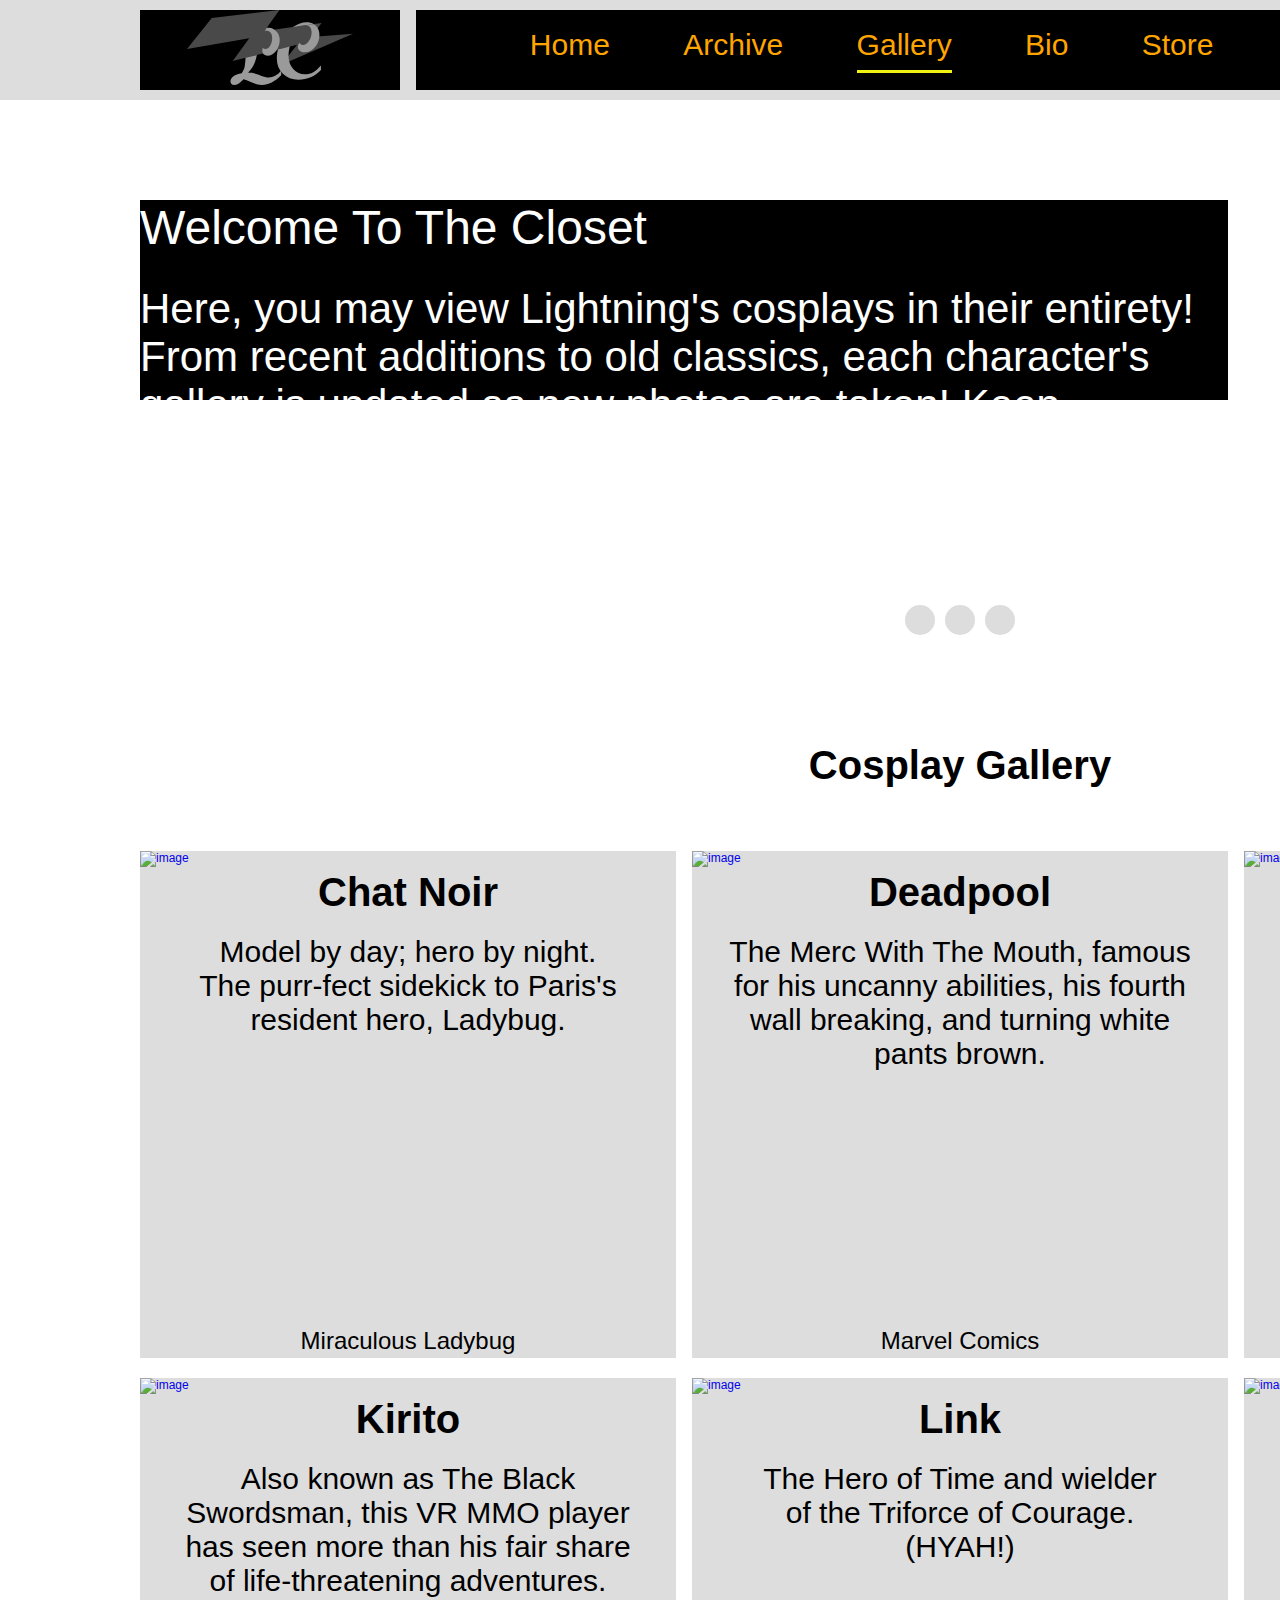
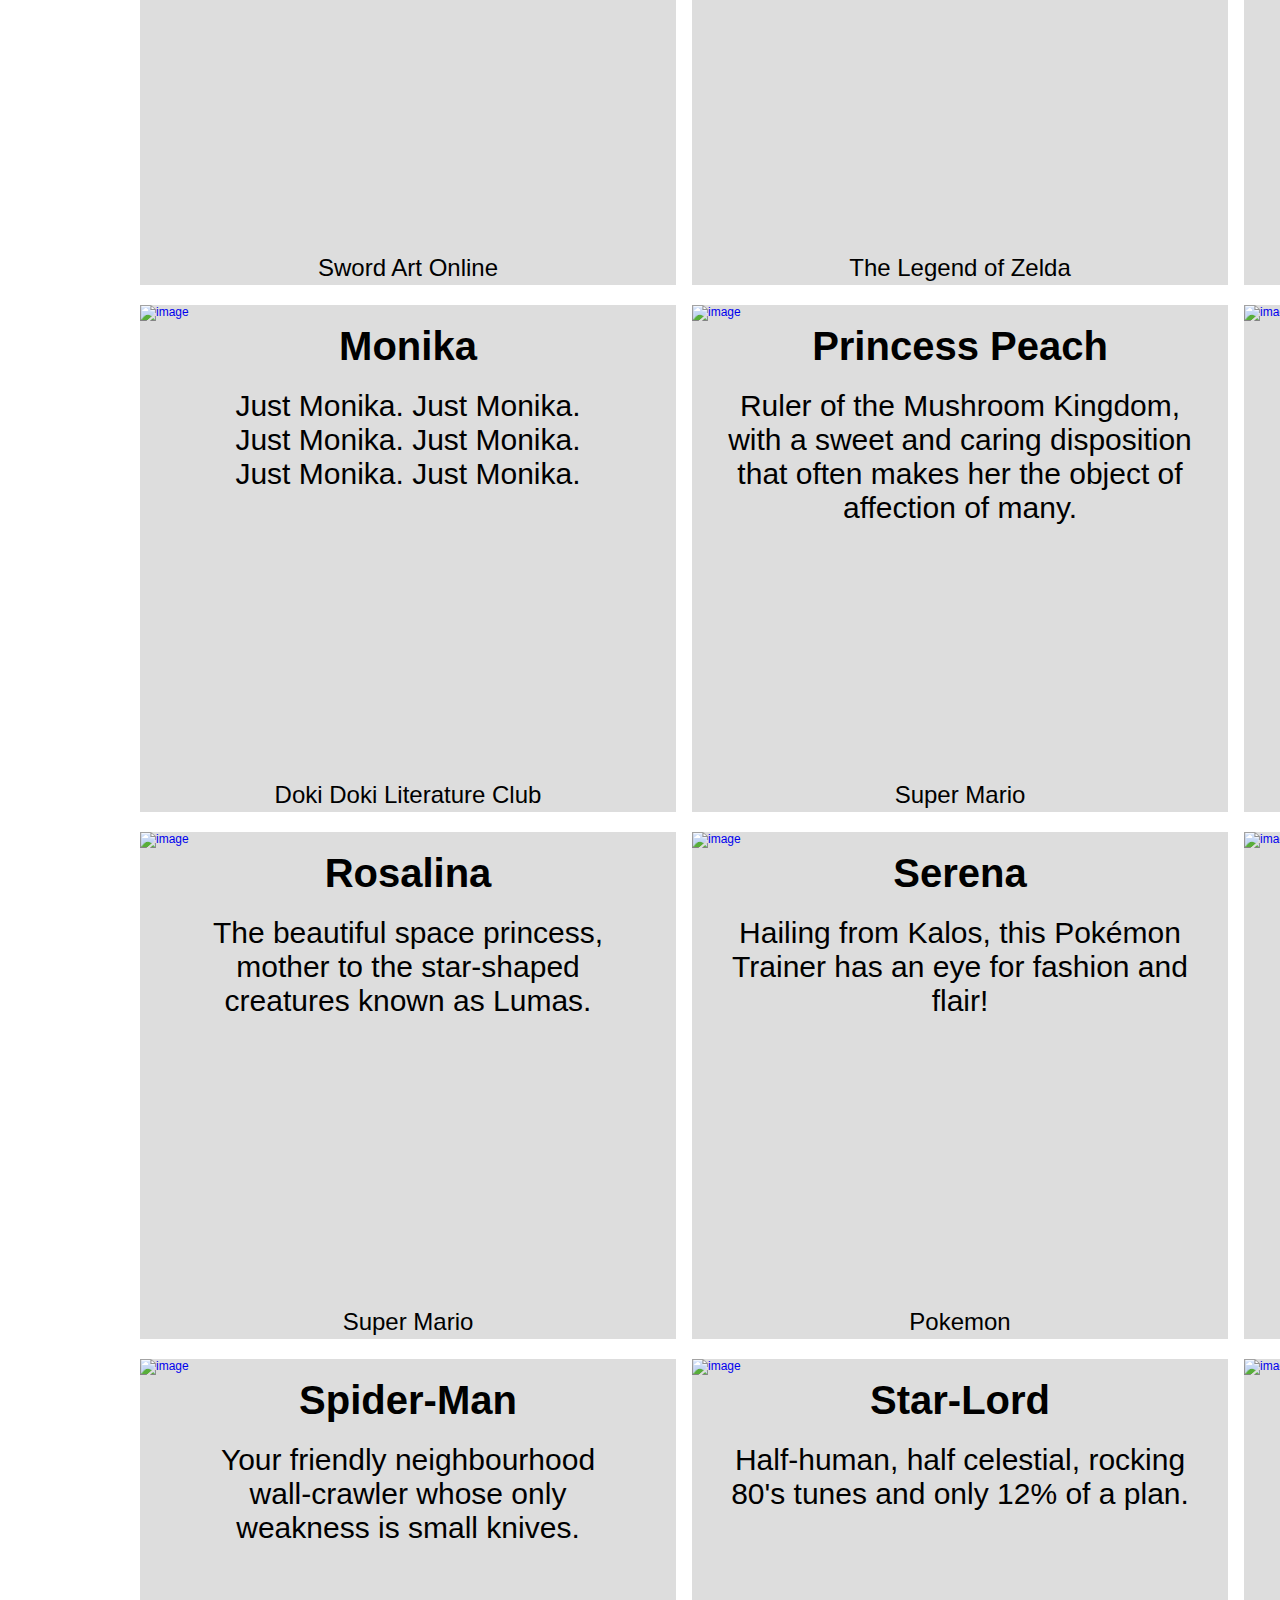
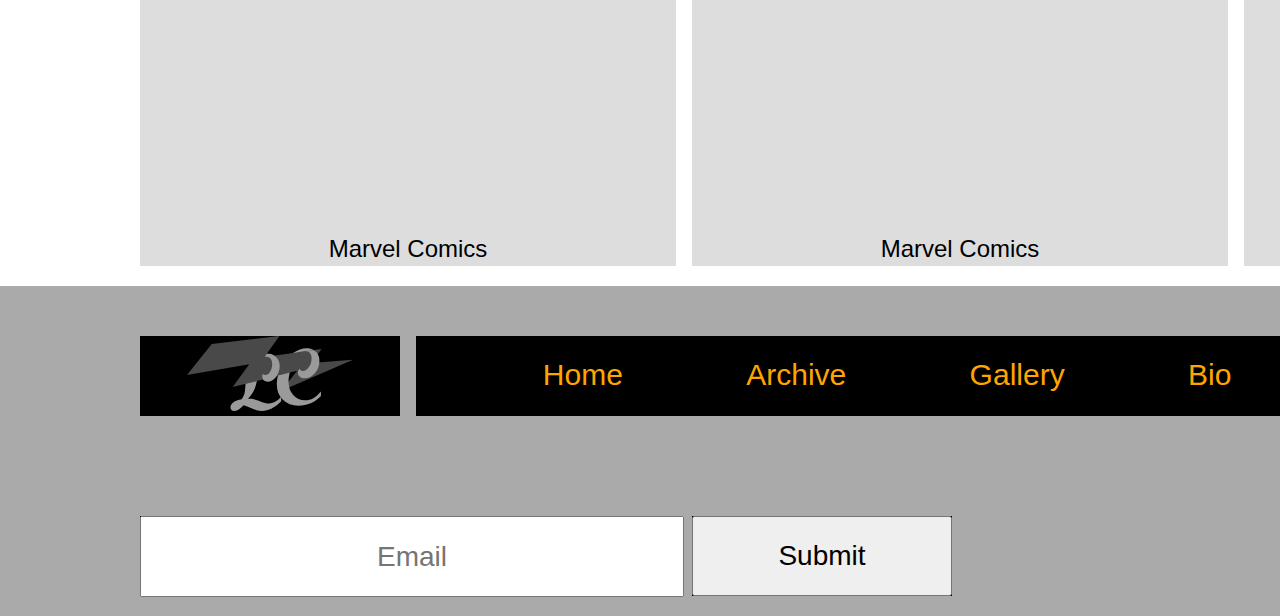
==== commit 9fb7dd3b: "Added preliminary logo info" ====
--- a/gallery.html
+++ b/gallery.html
@@ -16,7 +16,7 @@
         <div id="header-con">
             <div id="main-header" class="grid-con">
                 <div id="header-box1" class="box-color">
-                    <a href="index.html"></a>
+                    <a href="index.html"><img class="main-logo" src="images/new_logo_grayscale.svg" alt="top logo"></a>
                 </div>
                 <div id="main-nav" class="box-color">
                     <ul>
@@ -151,6 +151,7 @@
         <div id="footer-con">
             <div class="grid-con" id="footer">
                 <div id="footer-logo" class="box-color">
+                    <img class="main-logo" src="images/new_logo_grayscale.svg" alt="footer logo"></a>
                 </div>
                 <div id="footer-nav" class="box-color">
                     <ul>
--- a/css/main.css
+++ b/css/main.css
@@ -132,6 +132,10 @@
 	height: 80px;
 }
 
+.main-logo {
+	height: 75px;
+}
+
 #main-nav {
 	grid-column: 3/11;
 	height: 80px;
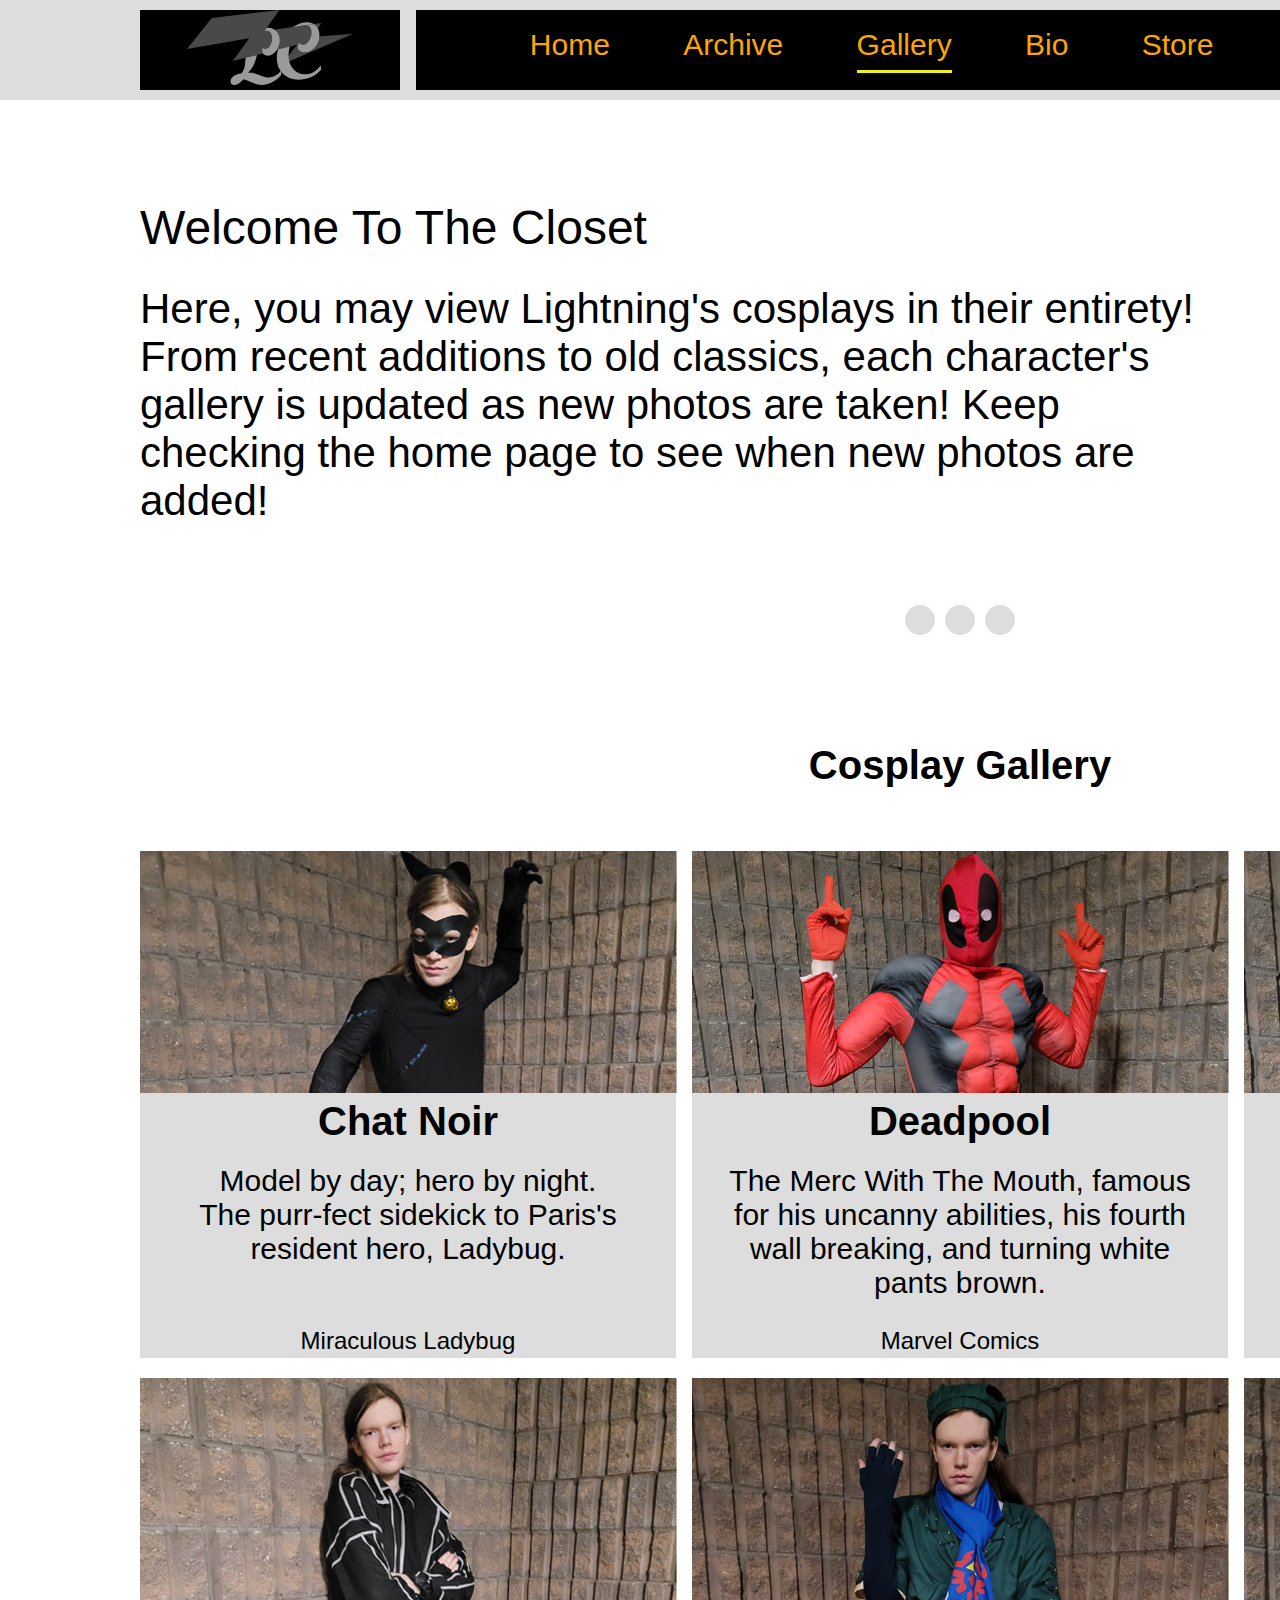
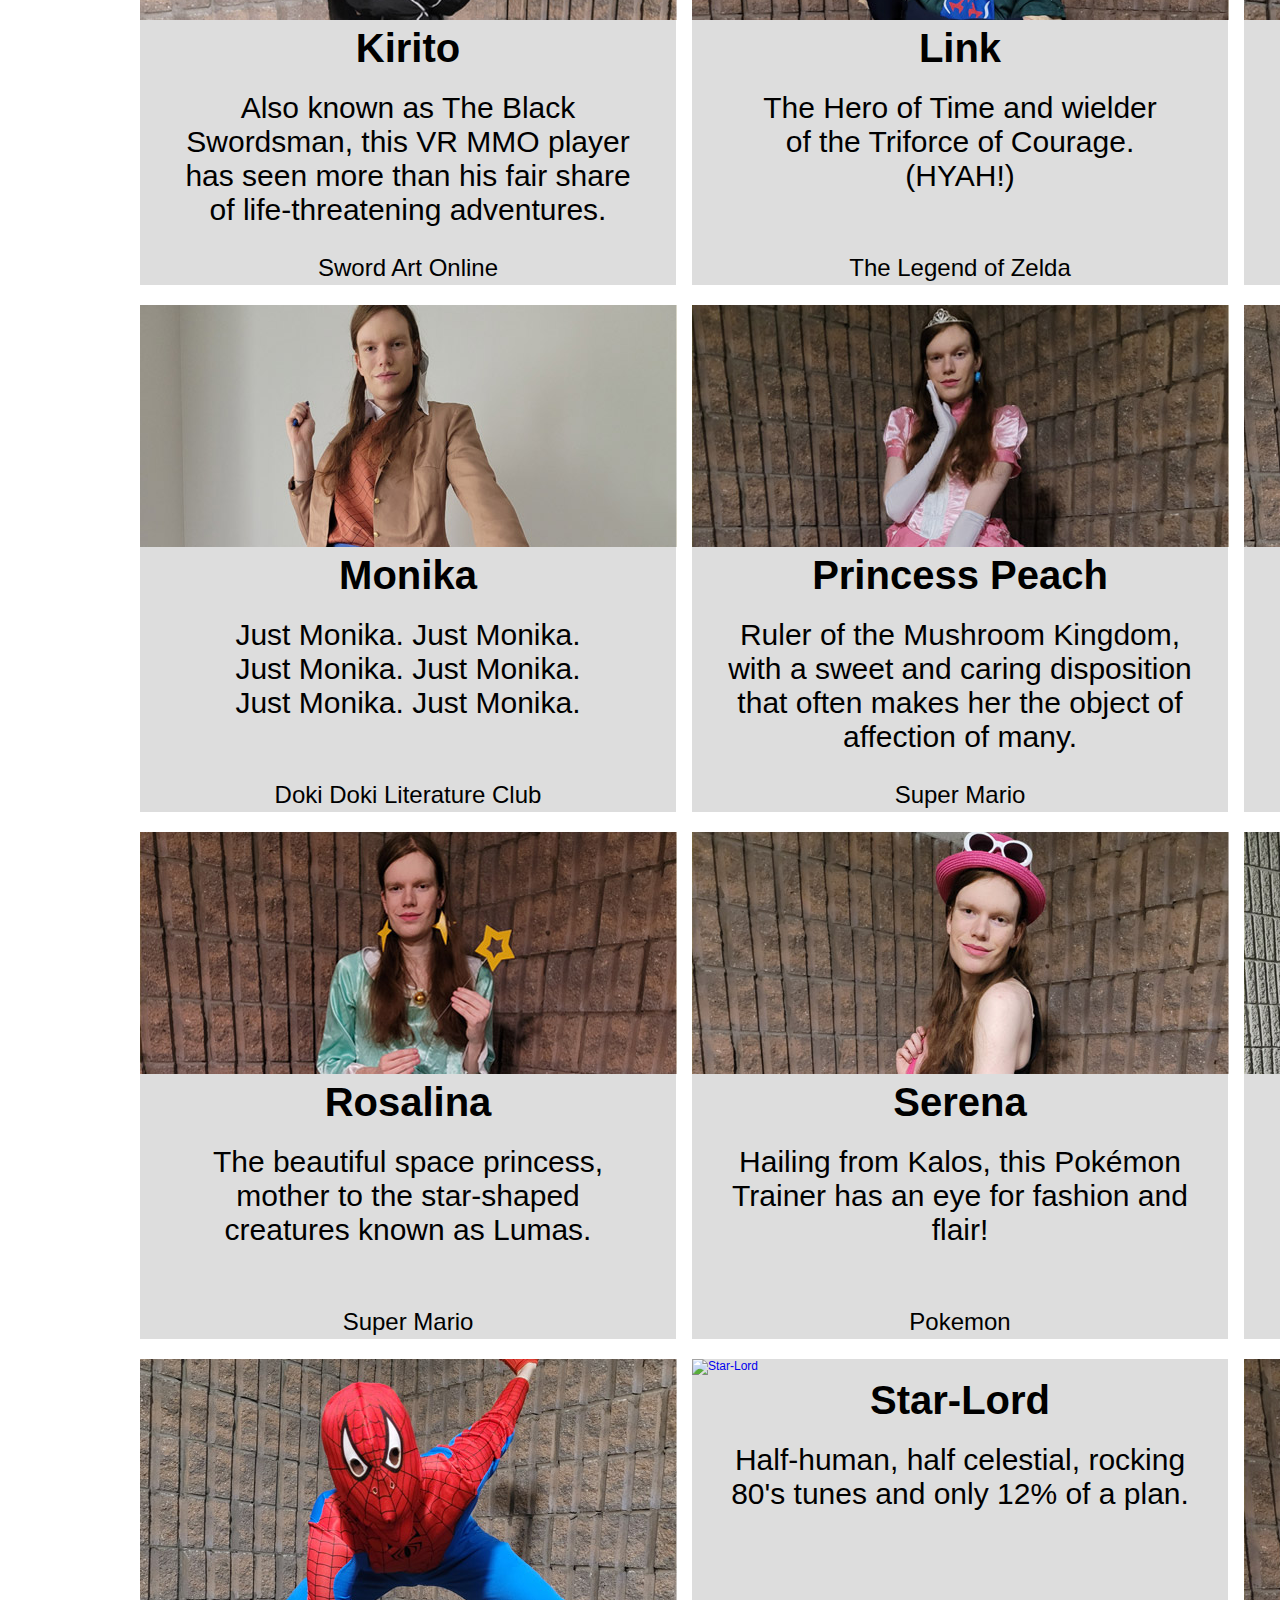
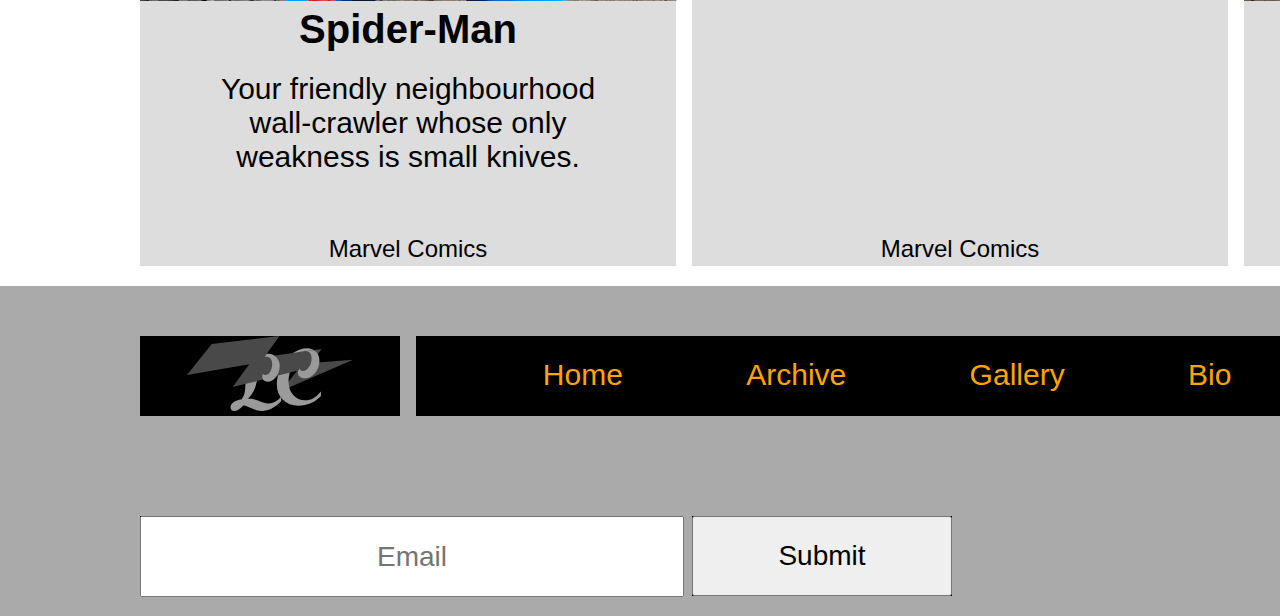
==== commit 2fd16130: "Merge pull request #13 from LightningStrike83/dev.ds.pictureimports" ====
--- a/gallery.html
+++ b/gallery.html
@@ -16,7 +16,7 @@
         <div id="header-con">
             <div id="main-header" class="grid-con">
                 <div id="header-box1" class="box-color">
-                    <a href="index.html"><img class="main-logo" src="images/new_logo_grayscale.svg" alt="top logo"></a>
+                    <a href="index.html"><img class="main-logo" src="images/icons/new_logo_grayscale.svg" alt="top logo"></a>
                 </div>
                 <div id="main-nav" class="box-color">
                     <ul>
@@ -29,9 +29,9 @@
                     </ul>
                 </div>
                 <div id="header-box2" class="logos" class="grid">
-                    <a href="#"><img src="images/facebook_logo.svg" alt="Facebook Logo"></a>
-                    <a href="#"><img id="youtube" src="images/youtube_logo.svg" alt="Youtube Logo"></a>
-                    <a href="#"><img src="images/instagram_logo.svg" alt="Instagram Logo"></a>
+                    <a href="#"><img src="images/icons/facebook_logo.svg" alt="Facebook Logo"></a>
+                    <a href="#"><img id="youtube" src="images/icons/youtube_logo.svg" alt="Youtube Logo"></a>
+                    <a href="#"><img src="images/icons/instagram_logo.svg" alt="Instagram Logo"></a>
                 </div>
             </div>
         </div> 
@@ -40,7 +40,7 @@
 
             <div id="gallery-hero-con">
                 <div class="grid-con">
-                    <div id="gallery-text" class="box-color">
+                    <div id="gallery-text">
                         <p id="welcome">Welcome To The Closet</p>
 
                         <p id="welcome-text">Here, you may view Lightning's cosplays in their entirety! From recent additions to old classics, each character's gallery is updated as new photos are taken! Keep checking the home page to see when new photos are added!</p>
@@ -56,91 +56,91 @@
             <div class="grid-con" id="gallery">
                 <h2>Cosplay Gallery</h2>
                 <div class="gallery-box" id="chat_noir">
-                    <a href="#lightbox1"><img src="https://via.placeholder.com/536x242" alt="image"></a>
+                    <a href="#lightbox1"><img src="images/desktop_gallery/row1_column1_chatnoir.jpg" alt="Chat Noir"></a>
                     <h5 class="character_name">Chat Noir</h5>
                     <p class="gallery_text">Model by day; hero by night. The purr-fect sidekick to Paris's resident hero, Ladybug.</p>
                     <p class="source">Miraculous Ladybug</p>
                 </div>
                 <div class="gallery-box" id="deadpool">
-                    <a href="#lightbox2"><img src="https://via.placeholder.com/536x242" alt="image"></a>
+                    <a href="#lightbox2"><img src="images/desktop_gallery/row1_column2_deadpool.jpg" alt="Deadpool"></a>
                     <h5 class="character_name">Deadpool</h5>
                     <p class="gallery_text2">The Merc With The Mouth, famous for his uncanny abilities,  his fourth wall breaking, and turning white pants brown.</p>
                     <p class="source">Marvel Comics</p>
                 </div>
                 <div class="gallery-box" id="kiripool">
-                    <a href="#lightbox3"><img src="https://via.placeholder.com/536x242" alt="image"></a>
+                    <a href="#lightbox3"><img src="images/desktop_gallery/row1_column3_kiripool.jpg" alt="Kiripool"></a>
                     <h5 class="character_name">Kiripool</h5>
                     <p class="gallery_text">The Merc Meets The Beater, with the dual rubber chicken wield skill unlocked.</p>
                     <p class="source">Marvel Comics/Sword Art Online</p>
                 </div>
                 <div class="gallery-box" id="kirito">
-                    <a href="#lightbox4"><img src="https://via.placeholder.com/536x242" alt="image"></a>
+                    <a href="#lightbox4"><img src="images/desktop_gallery/row2_column1_kirito.jpg" alt="Kirito"></a>
                     <h5 class="character_name">Kirito</h5>
                     <p class="gallery_text2">Also known as The Black Swordsman, this VR MMO player has seen more than his fair share of life-threatening adventures.</p>
                     <p class="source">Sword Art Online</p>
                 </div>
                 <div class="gallery-box" id="link">
-                    <a href="#lightbox5"><img src="https://via.placeholder.com/536x242" alt="image"></a>
+                    <a href="#lightbox5"><img src="images/desktop_gallery/row2_column2_link.jpg" alt="Link"></a>
                     <h5 class="character_name">Link</h5>
                     <p class="gallery_text">The Hero of Time and wielder of the Triforce of Courage. (HYAH!)</p>
                     <p class="source">The Legend of Zelda</p>
                 </div>
                 <div class="gallery-box" id="lightning">
-                    <a href="#lightbox6"><img src="https://via.placeholder.com/536x242" alt="image"></a>
+                    <a href="#lightbox6"><img src="images/desktop_gallery/row2_column3_lightning.jpg" alt="Lightning"></a>
                     <h5 class="character_name">Lightning</h5>
                     <p class="gallery_text">L'Cie. Champion. Saviour. Fashion Model. She has had many paths in life, but only one name for them all: Lightning.</p>
                     <p class="source">Final Fantasy XIII</p>
                 </div>
                 <div class="gallery-box" id="monika">
-                    <a href="#lightbox7"><img src="https://via.placeholder.com/536x242" alt="image"></a>
+                    <a href="#lightbox7"><img src="images/desktop_gallery/row3_column1_monika.jpg" alt="Monika"></a>
                     <h5 class="character_name">Monika</h5>
                     <p id="just_monika">Just Monika. Just Monika. Just Monika. Just Monika. Just Monika. Just Monika.</p>
                     <p class="source">Doki Doki Literature Club</p>
                 </div>
                 <div class="gallery-box" id="peach">
-                    <a href="#lightbox8"><img src="https://via.placeholder.com/536x242" alt="image"></a>
+                    <a href="#lightbox8"><img src="images/desktop_gallery/row3_column2_peach.jpg" alt="Princess Peach"></a>
                     <h5 class="character_name">Princess Peach</h5>
                     <p class="gallery_text2">Ruler of the Mushroom Kingdom, with a sweet and caring disposition that often makes her the object of affection of many.</p>
                     <p class="source">Super Mario</p>
                 </div>
                 <div class="gallery-box" id="red">
-                    <a href="#lightbox9"><img src="https://via.placeholder.com/536x242" alt="image"></a>
+                    <a href="#lightbox9"><img src="images/desktop_gallery/row3_column3_red.jpg" alt="Red"></a>
                     <h5 class="character_name">Red</h5>
                     <p class="gallery_text">...</p>
                     <p class="source">Pokemon</p>
                 </div>
                 <div class="gallery-box" id="rosalina">
-                    <a href="#lightbox10"><img src="https://via.placeholder.com/536x242" alt="image"></a>
+                    <a href="#lightbox10"><img src="images/desktop_gallery/row4_column1_rosalina.jpg" alt="Rosalina"></a>
                     <h5 class="character_name">Rosalina</h5>
                     <p class="gallery_text">The beautiful space princess, mother to the star-shaped creatures known as Lumas.</p>
                     <p class="source">Super Mario</p>
                 </div>
                 <div class="gallery-box" id="serena">
-                    <a href="#lightbox11"><img src="https://via.placeholder.com/536x242" alt="image"></a>
+                    <a href="#lightbox11"><img src="images/desktop_gallery/row4_column2_serena.jpg" alt="Serena"></a>
                     <h5 class="character_name">Serena</h5>
                     <p class="gallery_text2">Hailing from Kalos, this Pokémon Trainer has an eye for fashion and flair!</p>
                     <p class="source">Pokemon</p>
                 </div>
                 <div class="gallery-box" id="slenderman">
-                    <a href="#lightbox12"><img src="https://via.placeholder.com/536x242" alt="image"></a>
+                    <a href="#lightbox12"><img src="images/desktop_gallery/row4_column3_slendy.jpg" alt="Slender Man"></a>
                     <h5 class="character_name">Slender Man</h5>
                     <p class="gallery_text2">The faceless horror of the forest. Never collect his eight pages.</p>
                     <p class="source">Slender</p>
                 </div>
                 <div class="gallery-box" id="spiderman">
-                    <a href="#lightbox13"><img src="https://via.placeholder.com/536x242" alt="image"></a>
+                    <a href="#lightbox13"><img src="images/desktop_gallery/row5_column1_spidey.jpg" alt="Spider-Man"></a>
                     <h5 class="character_name">Spider-Man</h5>
                     <p class="gallery_text">Your friendly neighbourhood wall-crawler whose only weakness is small knives.</p>
                     <p class="source">Marvel Comics</p>
                 </div>
                 <div class="gallery-box" id="starlord">
-                    <a href="#lightbox14"><img src="https://via.placeholder.com/536x242" alt="image"></a>
+                    <a href="#lightbox14"><img src="https://via.placeholder.com/536x242" alt="Star-Lord"></a>
                     <h5 class="character_name">Star-Lord</h5>
                     <p class="gallery_text2">Half-human, half celestial, rocking 80's tunes and only 12% of a plan.</p>
                     <p class="source">Marvel Comics</p>
                 </div>
                 <div class="gallery-box" id="zelda">
-                    <a href="#lightbox15"><img src="https://via.placeholder.com/536x242" alt="image"></a>
+                    <a href="#lightbox15"><img src="images/desktop_gallery/row5_column3_zelda.jpg" alt="Zelda"></a>
                     <h5 class="character_name">Zelda</h5>
                     <p class="gallery_text2">The reincarnation of the Goddess Hylia, and wielder of the Triforce of Wisdom.</p>
                     <p class="source">The Legend of Zelda</p>
@@ -151,7 +151,7 @@
         <div id="footer-con">
             <div class="grid-con" id="footer">
                 <div id="footer-logo" class="box-color">
-                    <img class="main-logo" src="images/new_logo_grayscale.svg" alt="footer logo"></a>
+                    <img class="main-logo" src="images/icons/new_logo_grayscale.svg" alt="footer logo"></a>
                 </div>
                 <div id="footer-nav" class="box-color">
                     <ul>
@@ -170,9 +170,9 @@
                     <input type="submit" value="Submit" id="submit2">
                 </div>
                 <div id="footer-social" class="logos">
-                    <a href="#"><img src="images/facebook_logo.svg" alt="Facebook Logo"></a>
-                    <a href="#"><img id="youtube" src="images/youtube_logo.svg" alt="Youtube Logo"></a>
-                    <a href="#"><img src="images/instagram_logo.svg" alt="Instagram Logo"></a>
+                    <a href="#"><img src="images/icons/facebook_logo.svg" alt="Facebook Logo"></a>
+                    <a href="#"><img id="youtube" src="images/icons/youtube_logo.svg" alt="Youtube Logo"></a>
+                    <a href="#"><img src="images/icons/instagram_logo.svg" alt="Instagram Logo"></a>
                 </div>
             </div>
         </div>
--- a/css/main.css
+++ b/css/main.css
@@ -379,13 +379,11 @@
 
 #footer-logo {
 	grid-column: 1/3;
-	/* Remove as content will dictate height */
 	height: 80px;
 }
 
 #footer-nav {
 	grid-column: 3/-1;
-	/* Remove as content will dictate height */
 	height: 80px;
 	margin-bottom: 100px;
 }
@@ -414,7 +412,6 @@
 
 #footer-newsletter2 {
 	grid-column: 5/7;
-	/* Remove as content will dictate height */
 	height: 80px;
 }
 
@@ -427,7 +424,6 @@
 
 #footer-social {
 	grid-column: 11/-1;
-	/* Remove as content will dictate height */
 	height: 80px;
 }
 
@@ -516,7 +512,6 @@
 
 #gallery-text {
 	grid-column: 1/9;
-	/* Remove as content will dictate height */
 	height: 200px;
 	margin-top: 100px;
 }
@@ -564,7 +559,6 @@
 .gallery-box {
 	background-color: #ddd;
 	grid-column: span 4 / span 4;
-	/* Remove as content will dictate height */
 	height: 507px;
 	margin-bottom: 20px;
 	position: relative;
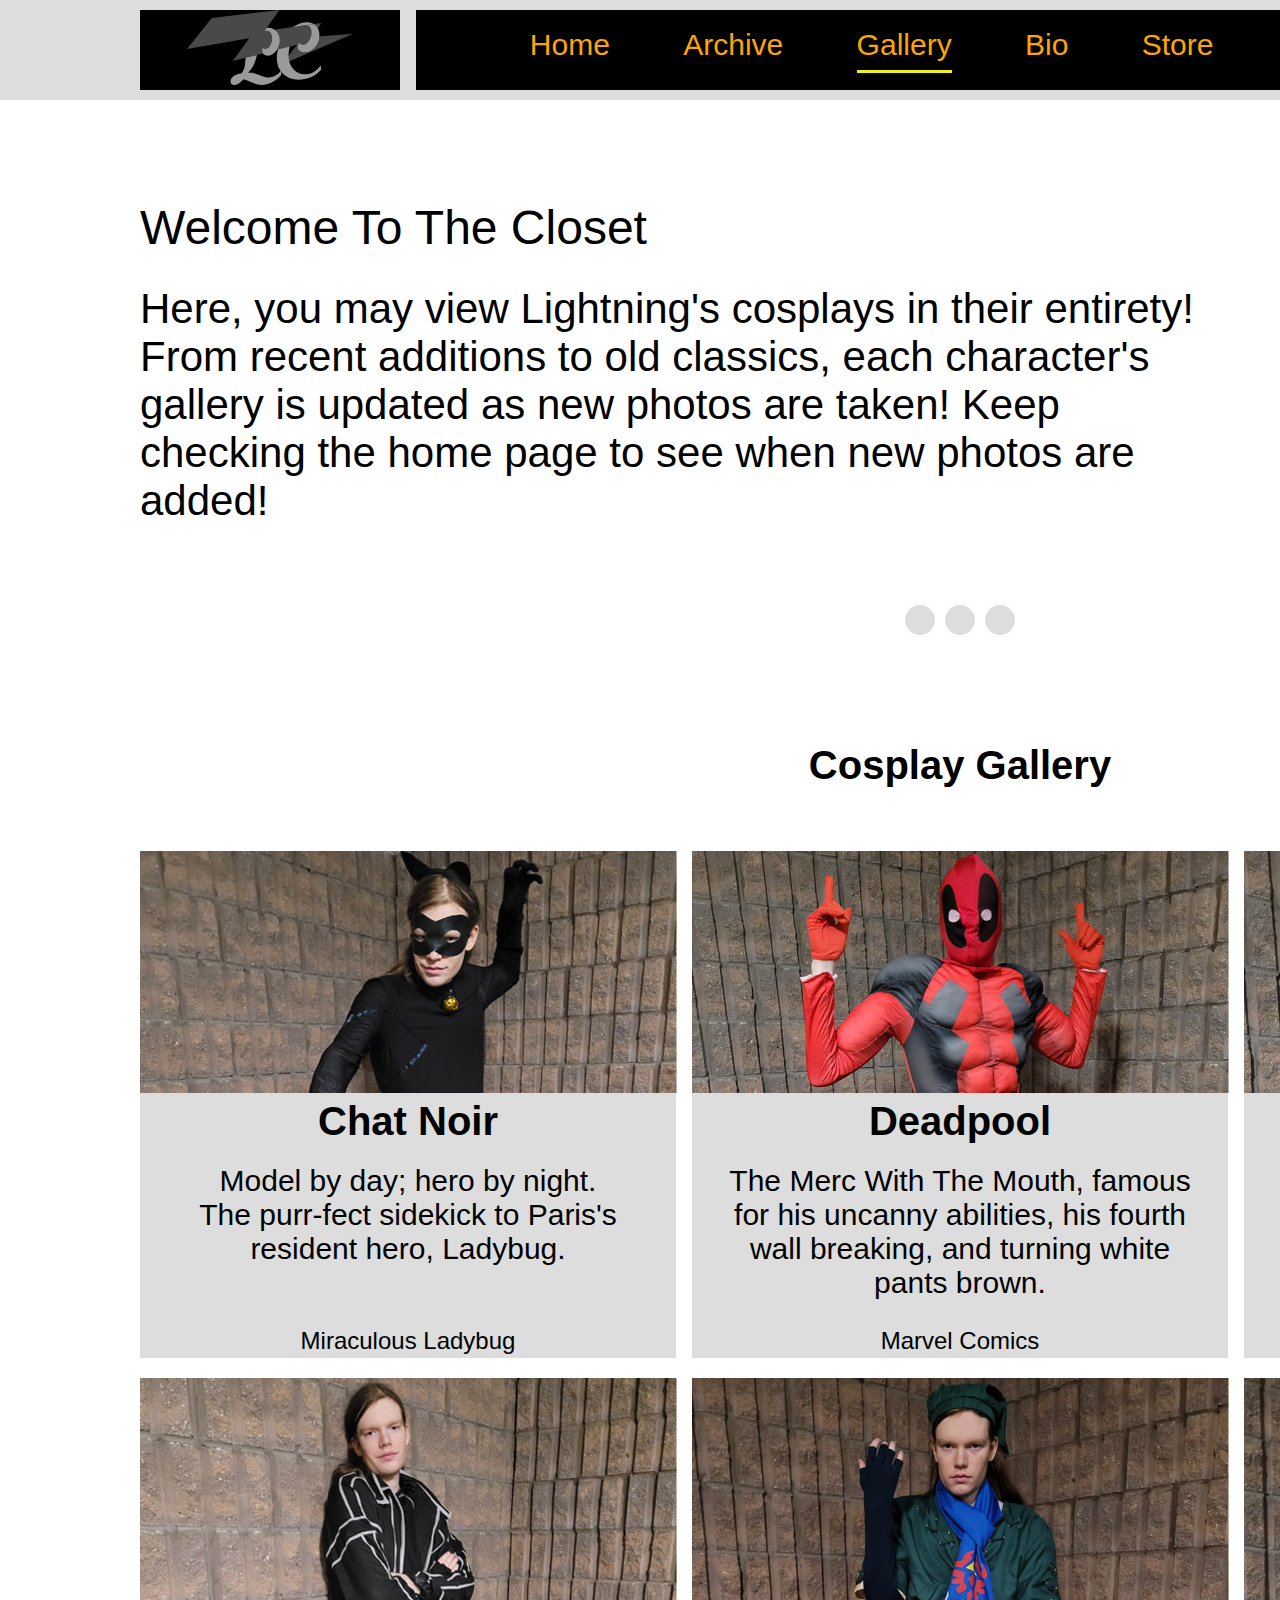
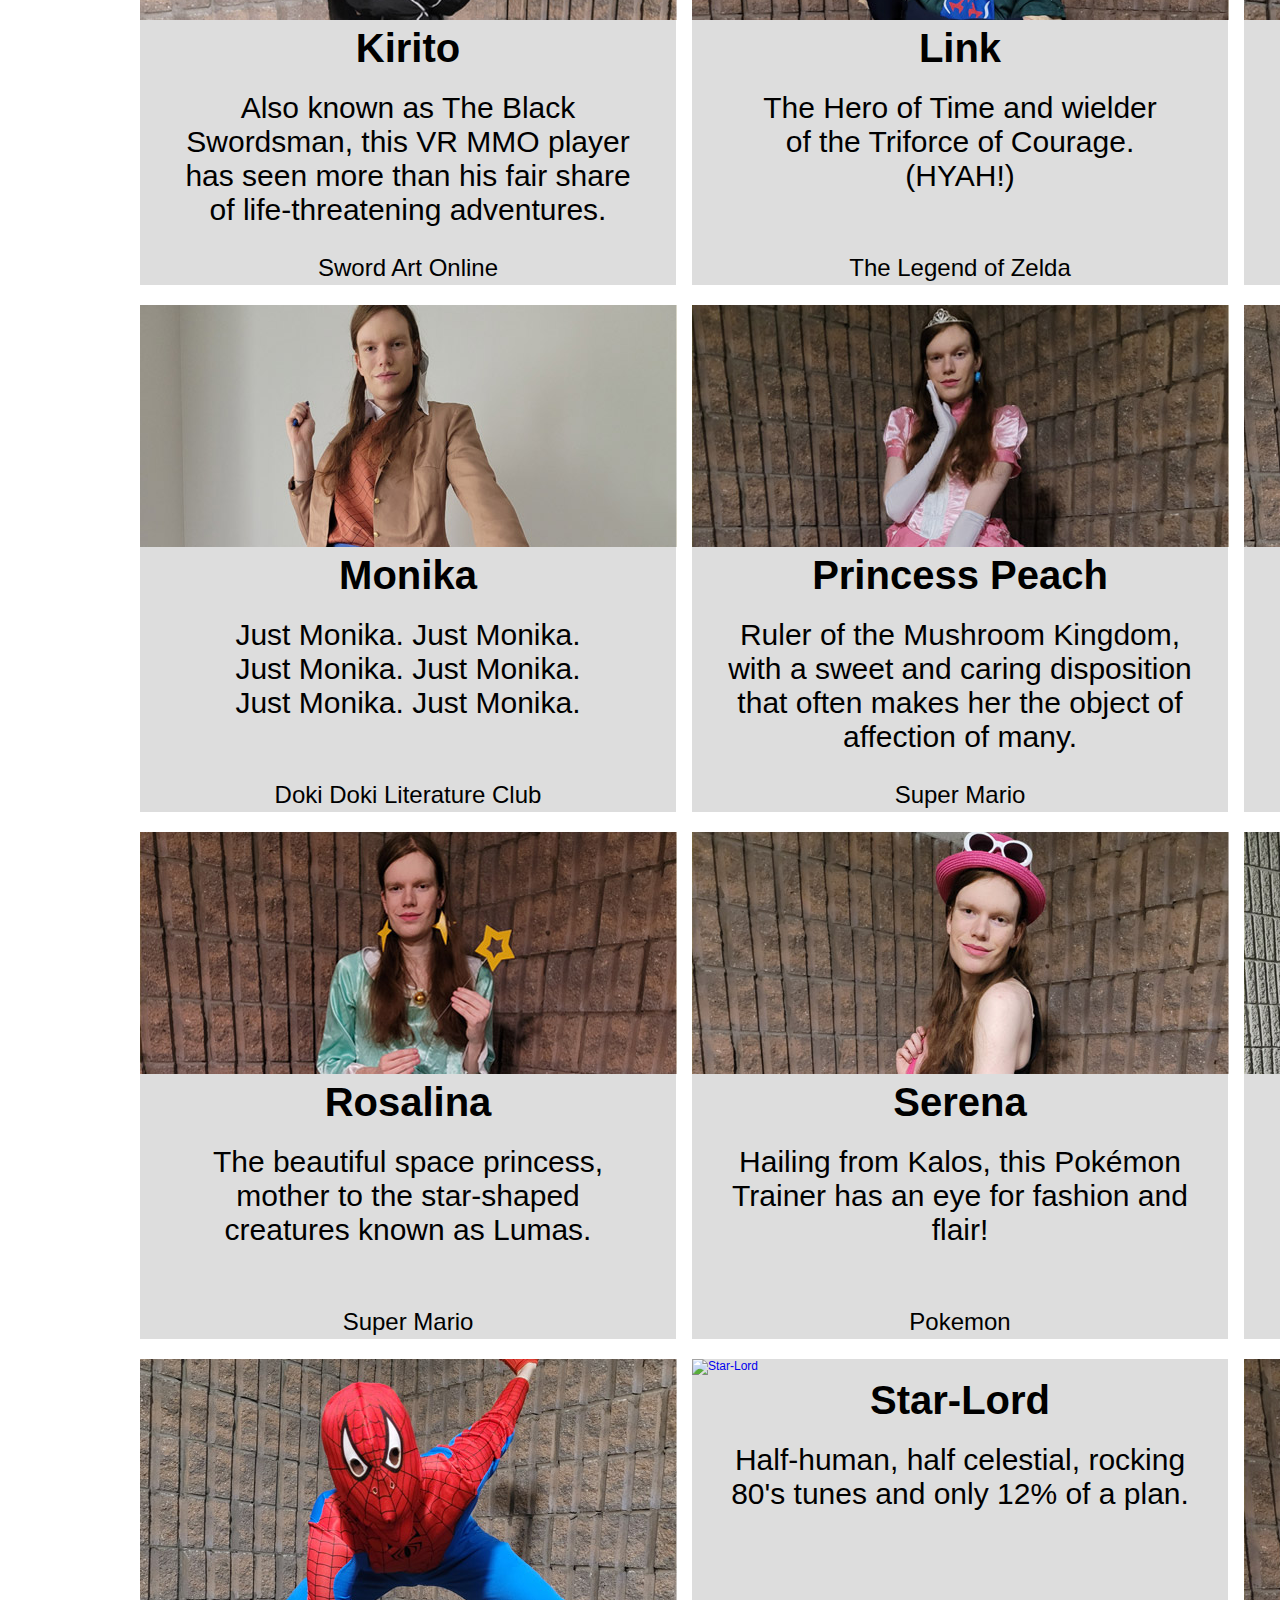
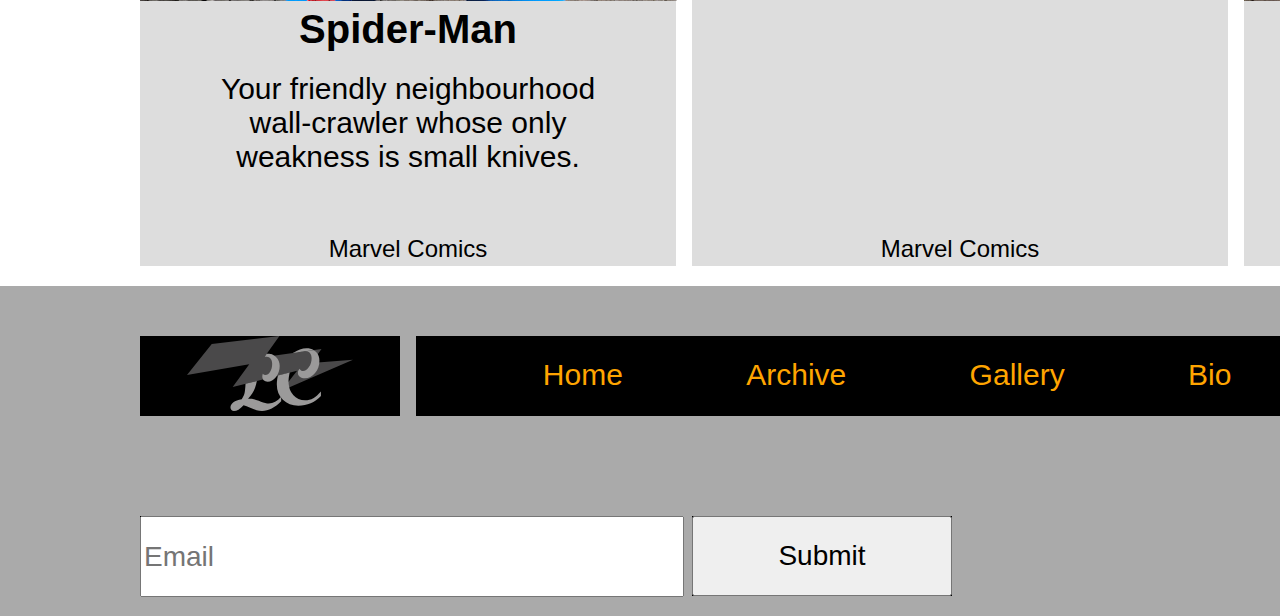
==== commit 38905d79: "Asset Updates" ====
--- a/gallery.html
+++ b/gallery.html
@@ -190,6 +190,7 @@
         <h2 class="hidden">Deadpool LightBox</h2>
         <a href="" class="lb_close">X</a>
         <article>
+            <img id="deadpoollb" src="images/lightbox_pics/deadpool_cosplay.jpg" alt="Sexy Deadpool Time">
             <p>"Oh, hello there. I bet you're wondering, "Why the red suit?" Well that's so bad guys can't see me bleed."</p>
             <p>-Wade Wilson/Deadpool (Deadpool movie test footage, 2015)</p>
         </article>
@@ -226,6 +227,7 @@
         <h2 class="hidden">Lightning LightBox</h2>
         <a href="" class="lb_close">X</a>
         <article>
+            <img id="lightninglb" src="images/lightbox_pics/lightning_cosplay.jpg" alt="Lightning Gazing">
             <p>"The legends have told of her coming. Banisher of darkness. Bringer of light. Redeemer of souls. She'd come at the end of days, to bring our souls to salvation."</p>
             <p>-Snow Villiers (Lightning Returns: Final Fantasy XIII, 2015)</p>
         </article>
@@ -235,6 +237,7 @@
         <h2 class="hidden">Monika LightBox</h2>
         <a href="" class="lb_close">X</a>
         <article>
+            <img id="monikalb" src="images/lightbox_pics/monika_cosplay.jpg" alt="Just Lightning">
             <p>Just Monika. Just Monika. Just Monika.</p>
             <p><span>Just Monika. Just Monika. Just Monika.</span>
             <p><span><span>Just Monika. Just Monika. Just Monika.</span></span></p>
@@ -245,7 +248,9 @@
         <h2 class="hidden">Princess Peach LightBox</h2>
         <a href="" class="lb_close">X</a>
         <article>
-            <p>"Princess Peach presides over the Mushroom Kingdom from her huge castle. Her loyal subject Toad does his best to protect her but always seems to fail spectacularly. Besides her royal duties, Peach is interested in both tennis and golf; since she's so magnanimous, she'll even deign to play a few matches with the evil Bowser." -Trophy Description (Super Smash Bros. Melee, 2001)</p>
+            <img id="peachlb" src="images/lightbox_pics/peach_cosplay.jpg" alt="Peach in the park">
+            <p>"Princess Peach presides over the Mushroom Kingdom from her huge castle. Her loyal subject Toad does his best to protect her but always seems to fail spectacularly. Besides her royal duties, Peach is interested in both tennis and golf; since she's so magnanimous, she'll even deign to play a few matches with the evil Bowser."</p>
+            <p class="credit">-Trophy Description (Super Smash Bros. Melee, 2001)</p>
         </article>
     </section>
 
@@ -261,6 +266,7 @@
         <h2 class="hidden">Rosalina LightBox</h2>
         <a href="" class="lb_close">X</a>
         <article>
+            <img id="rosalinalb" src="images/lightbox_pics/rosalina_cosplay.jpg" alt="Rosalina reading to a Luma">
             <p>Gather around everyone, it's story time. <a href="#lightbox16">Let us begin</a>.</p>
         </article>
     </section>
--- a/css/main.css
+++ b/css/main.css
@@ -198,24 +198,25 @@
 #peach_cos {
 	grid-column: 1/5;
 	height: 507px;
-	text-align: center;
+	text-align: left;
 }
 
 #serena_lillie {
 	grid-column: 5/9;
 	height: 507px;
-	text-align: center;
+	text-align: left;
 }
 
 #kiripool_home {
 	grid-column: 9/-1;
 	height: 507px;
-	text-align: center;
+	text-align: left;
 }
 
 #peach_cos h5 {
 	font-size: 40px;
 	margin: 3px;
+	padding-left: 5px;
 	padding-bottom: 20px;
 }
 
@@ -229,7 +230,7 @@
 	font-size: 40px;
 	margin-top: 3px;
 	margin-left: 10px;
-	margin-right: 10px;
+	margin-right: 15px;
 	margin-bottom: 3px;
 	padding-bottom: 20px;
 }
@@ -243,6 +244,7 @@
 #kiripool_home h5 {
 	font-size: 40px;
 	margin: 1px;
+	padding-left: 5px;
 	padding-bottom: 20px;
 }
 
@@ -345,7 +347,7 @@
 form input {
 	width: 500px;
 	height: 50px;
-	text-align: center;
+	text-align: left;
 	font-size: 28px;
 	margin-top: 15px;
 	margin-bottom: 15px;
@@ -354,13 +356,14 @@
 form textarea {
 	width: 500px;
 	height: 250px;
-	text-align: center;
+	text-align: left;
 	font-size: 28px;
 }
 
 #submit {
 	width: 100px;
 	height: 50px;
+	text-align: center;
 }
 
 #inquiry {
@@ -406,7 +409,7 @@
 #footer-newsletter1 input {
 	width: 100%;
 	height: 75px;
-	text-align: center;
+	text-align: left;
 	font-size: 28px;
 }
 
@@ -435,6 +438,7 @@
 	top: 0;
 	left: 0;
 	background-color: rgba(0,0,0,0.85);
+	margin:0 auto;
   }
   
   .lb_close {
@@ -451,7 +455,7 @@
   }
 
   .lightbox:target {
-	display: block
+	display: block;
   }
 
   .lightbox p {
@@ -462,7 +466,7 @@
 	margin-right: 150px;
   }
 
-  #lightbox7 p, #lightbox12 p {
+  #lightbox2 p, #lightbox6 p, #lightbox7 p, #lightbox12 p {
 	padding-top: 15px;
   }
 
@@ -474,8 +478,22 @@
 	font-family: Rubik Glitch;
   }
 
+  #lightbox8 p {
+	text-align: left;
+	padding-top: 300px;
+  }
+
+  #lightbox8 .credit {
+	padding-top: 15px;
+  }
+
   #lightbox10 article a:hover {
 	text-decoration: underline;
+  }
+
+  #lightbox10 p {
+	text-align: center;
+	padding-top: 300px;
   }
 
   #lightbox12 article:hover {
@@ -494,6 +512,20 @@
 	width: 60%;
 	margin-left: 21%;
 	padding-top: 30px;
+  }
+
+  #monikalb, #deadpoollb, #lightninglb {
+	height: 50%;
+	width: 50%;
+	margin-left:25%;
+  }
+
+  #peachlb, #rosalinalb {
+	height: 30%;
+	width: 30%;
+	padding-left: 100px;
+	float: left;
+	padding-right: 50px;
   }
 
 
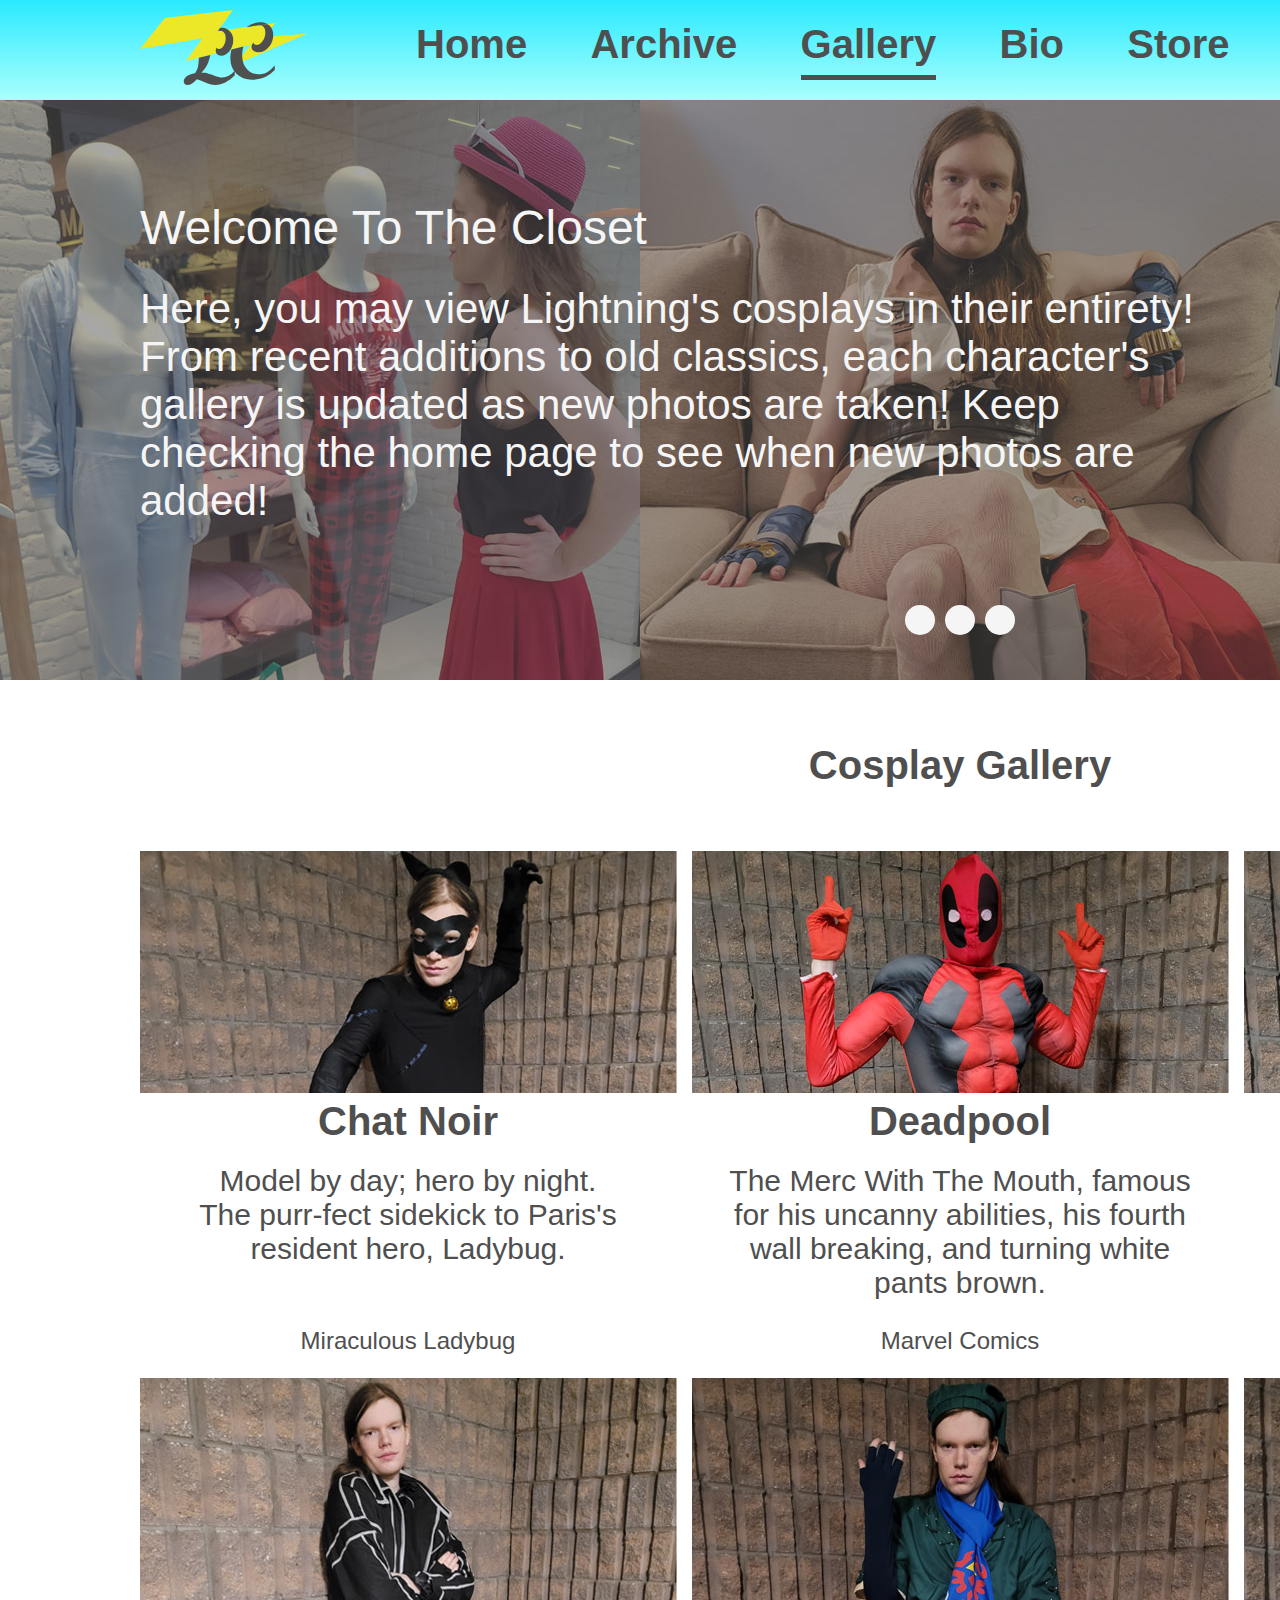
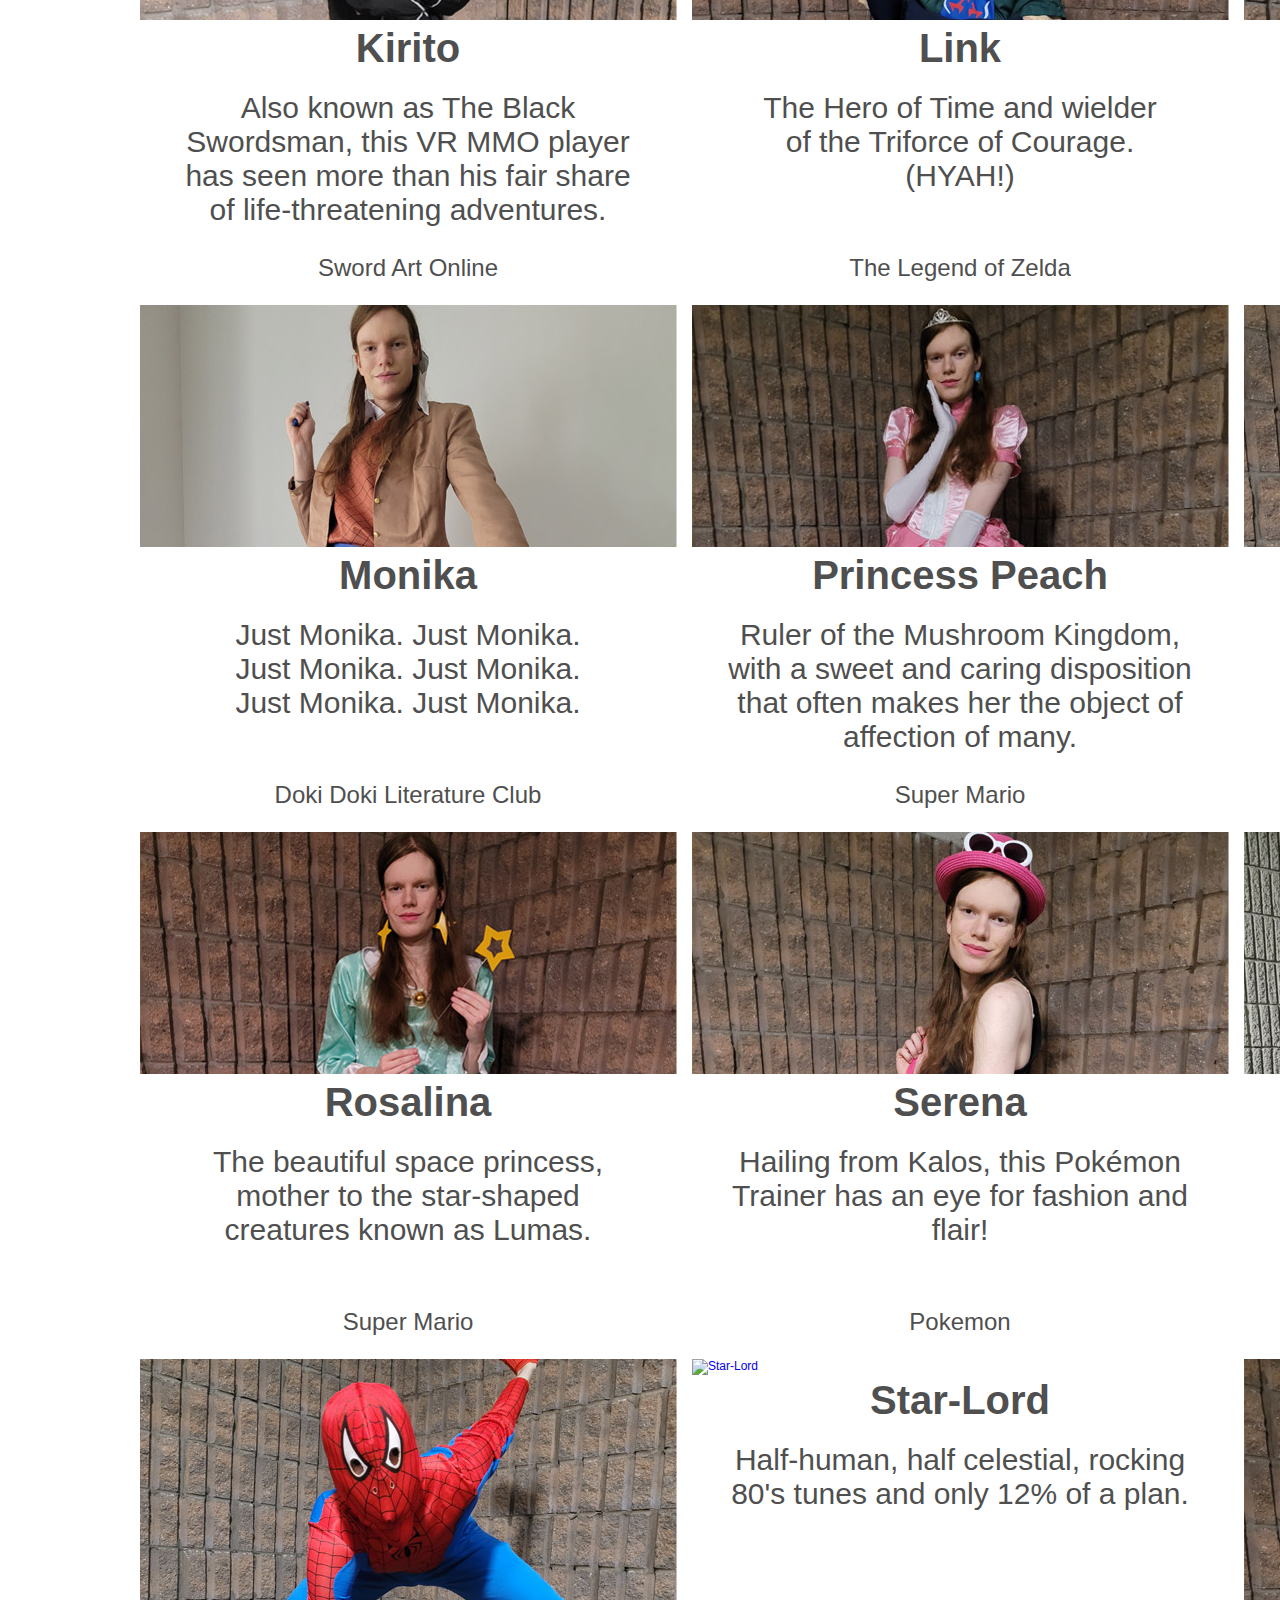
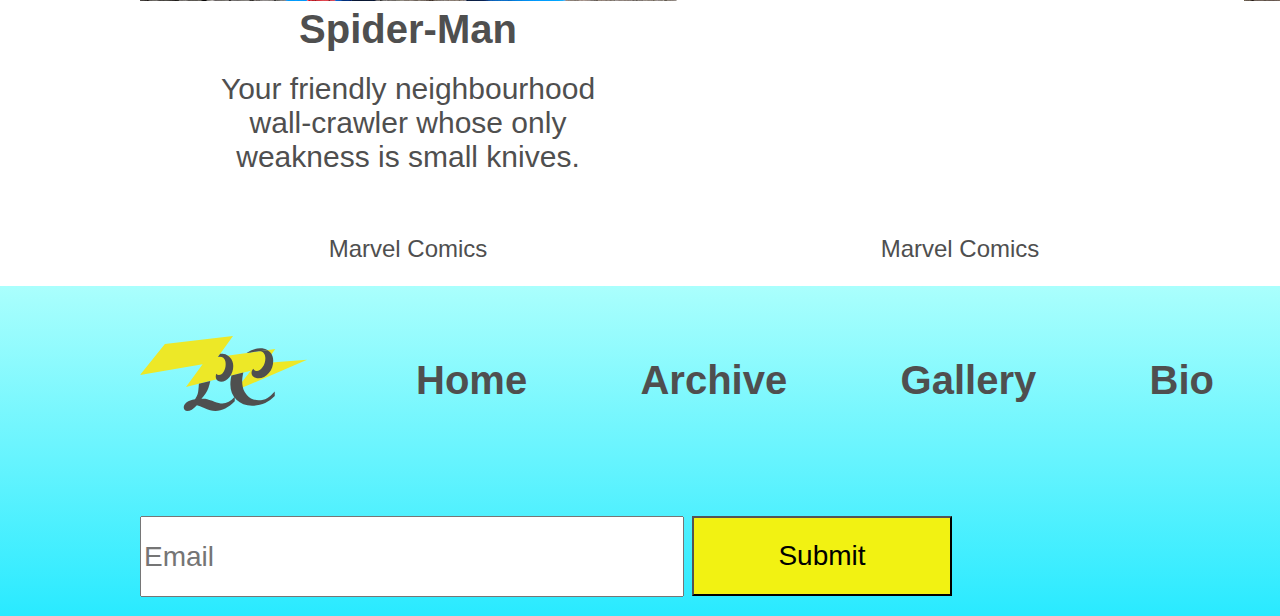
==== commit 7d97d809: "Merge pull request #16 from LightningStrike83/dev.ds.layoutupdates" ====
--- a/gallery.html
+++ b/gallery.html
@@ -15,10 +15,10 @@
         
         <div id="header-con">
             <div id="main-header" class="grid-con">
-                <div id="header-box1" class="box-color">
-                    <a href="index.html"><img class="main-logo" src="images/icons/new_logo_grayscale.svg" alt="top logo"></a>
-                </div>
-                <div id="main-nav" class="box-color">
+                <div id="header-box1">
+                    <a href="index.html"><img class="main-logo" src="images/icons/new_logo_colour.svg" alt="top logo"></a>
+                </div>
+                <div id="main-nav">
                     <ul>
                         <li><a href="index.html">Home</a></li>
                         <li><a href="#">Archive</a></li>
@@ -150,10 +150,10 @@
 
         <div id="footer-con">
             <div class="grid-con" id="footer">
-                <div id="footer-logo" class="box-color">
-                    <img class="main-logo" src="images/icons/new_logo_grayscale.svg" alt="footer logo"></a>
-                </div>
-                <div id="footer-nav" class="box-color">
+                <div id="footer-logo" >
+                    <img class="main-logo" src="images/icons/new_logo_colour.svg" alt="footer logo"></a>
+                </div>
+                <div id="footer-nav" >
                     <ul>
                         <li><a href="index.html">Home</a></li>
                         <li><a href="#">Archive</a></li>
@@ -163,7 +163,7 @@
                         <li><a href="#">Contact</a></li>
                     </ul>
                 </div>
-                <div id="footer-newsletter1" class="box-color">
+                <div id="footer-newsletter1">
                     <input id="email-news" name="email-news" type="text" placeholder="Email">
                 </div>
                 <div id="footer-newsletter2" class="box-color">
@@ -267,7 +267,7 @@
         <a href="" class="lb_close">X</a>
         <article>
             <img id="rosalinalb" src="images/lightbox_pics/rosalina_cosplay.jpg" alt="Rosalina reading to a Luma">
-            <p>Gather around everyone, it's story time. <a href="#lightbox16">Let us begin</a>.</p>
+            <p>Gather around everyone, it's story time. <a href="#lightbox16"><u>Let us begin</u></a>.</p>
         </article>
     </section>
 
@@ -323,7 +323,7 @@
         <a href="" class="lb_close">X</a>
         <article>
             <p>Rosalina's Story</p>
-            <a href="#lightbox10"> << Previous</a>
+            <p><a href="#lightbox10"> << Previous</a></p>
             <iframe width="854" height="480" src="https://www.youtube.com/embed/QG9r4sR0ZIo" title="YouTube video player" frameborder="0" allow="accelerometer; autoplay; clipboard-write; encrypted-media; gyroscope; picture-in-picture" allowfullscreen></iframe>
         </article>
     </section>
--- a/css/main.css
+++ b/css/main.css
@@ -40,6 +40,7 @@
 	font-family: Constantia, Helvetica, Arial, sans-serif;
 	font-size: 12px;
 	position: relative;
+	color: #4F4F4F;
 }
 
 /* Remove underlines from links */
@@ -68,7 +69,7 @@
 
 .active.active {
 	padding-bottom: 8px;
-	border-bottom: solid #f2f212 3px;
+	border-bottom: solid #4f4f4f 5px;
  }
 
 #youtube {
@@ -76,15 +77,15 @@
 }
 
 ul li {
-	font-size: 30px;
+	font-size: 40px;
 	justify-content: center;
    	align-items: center;
    	display: inline-flex;
-	margin-left: 70px;
+	margin-left: 60px;
 }
 
 ul li a {
-	color: orange;
+	color: #4f4f4f;
 }
 
 ul li:not(.active) a:hover {
@@ -96,7 +97,7 @@
 }
 
 a:visited {
-	color: orange;
+	color: inherit;
 }
 
 
@@ -122,7 +123,7 @@
 }
 
 #header-con {
-	background-color: #ddd;
+	background-image: linear-gradient(#29EAFF, #AAFFFD);
 	padding-top: 10px;
 	padding-bottom: 10px;
 }
@@ -139,9 +140,8 @@
 #main-nav {
 	grid-column: 3/11;
 	height: 80px;
-	justify-content: center;
-	align-items: center;
 	display: inline-flex;
+	font-weight: bold;
 }
 
 ul {
@@ -151,8 +151,6 @@
 ul li:first-of-type:not(#contact_list li) {
 	margin-left: 0;
 }
-
-
 
 #header-box2 {
 	grid-column: 11/-1;
@@ -213,20 +211,13 @@
 	text-align: left;
 }
 
-#peach_cos h5 {
-	font-size: 40px;
-	margin: 3px;
-	padding-left: 5px;
-	padding-bottom: 20px;
-}
-
-#peach_cos p {
+#peach_cos p, #serena_lillie p, #kiripool_home p {
 	font-size: 24px;
 	margin-left: 10px;
 	margin-right: 10px;
 }
 
-#serena_lillie h5 {
+#peach_cos h5, #serena_lillie h5, #kiripool_home h5 {
 	font-size: 40px;
 	margin-top: 3px;
 	margin-left: 10px;
@@ -235,31 +226,13 @@
 	padding-bottom: 20px;
 }
 
-#serena_lillie p {
-	font-size: 24px;
-	margin-left: 10px;
-	margin-right: 10px;
-}
-
-#kiripool_home h5 {
-	font-size: 40px;
-	margin: 1px;
-	padding-left: 5px;
-	padding-bottom: 20px;
-}
-
-#kiripool_home p {
-	font-size: 24px;
-	margin-left: 10px;
-	margin-right: 10px;
-}
-
 .product-box {
-	background-color: #ddd;
+	background-color: #29EAFF;
 }
 
 #about-con {
-	background-color: #ddd;
+	background-color: #29EAFF;
+  	background-image: linear-gradient(to bottom right, #29EAFF, #AAFFFD);
 	padding-top: 10px;
 	padding-bottom: 10px;
 }
@@ -272,17 +245,12 @@
 #about-text {
 	grid-column: 1/8;
 	height: 700px;
-	font-size: 28px;
-}
-
-#about-text h5 {
 	font-size: 40px;
-	text-align: left;
 }
 
 #about-text p {
-	padding-top: 30px;
-	margin-right: 50px;
+	margin-right: 130px;
+	padding-top: 70px;
 }
 
 #about-image {
@@ -300,7 +268,6 @@
 	/* Remove as content will dictate height */
 	height: 700px;
 	text-align: left;
-	color: orange;
 	font-size: 28px;
 }
 
@@ -311,7 +278,6 @@
 
 #free {
 	font-size: 48px;
-	color: orange;
 	padding-top: 30px;
 	padding-bottom: 50px;
 }
@@ -340,42 +306,54 @@
 
 form {
 	border: 2px solid;
-	background-color: orange;
-	width: 550px;
+	background-color: #29EAFF;
+	width: 674px;
+	height: 725px;
 }
 
 form input {
-	width: 500px;
-	height: 50px;
-	text-align: left;
-	font-size: 28px;
-	margin-top: 15px;
-	margin-bottom: 15px;
+	width: 586px;
+	height: 79px;
+	text-align: left;
+	font-size: 28px;
+	margin-top: 30px;
+	margin-left: 40px;
+	border: solid 1px #4F4F4F;
 }
 
 form textarea {
-	width: 500px;
-	height: 250px;
-	text-align: left;
-	font-size: 28px;
+	width: 586px;
+	height: 190px;
+	text-align: left;
+	font-size: 28px;
+	margin-left: 40px;
+	margin-top: 10px;
+	border: solid 1px #4F4F4F;
 }
 
 #submit {
-	width: 100px;
-	height: 50px;
-	text-align: center;
+	width: 184px;
+	height: 45px;
+	color: #4F4F4F;
+	background-color: #f2f212;
+	display: block;
+	text-align: center;
+	margin-left: 40px;
+	border: solid 1px #4F4F4F;
 }
 
 #inquiry {
-	position: absolute;
-	left: 50px;
-	top: 10px;
+	display: block;
+}
+
+#submit2 {
+	background-color: #f2f212;
 }
 
 /*Common page elements  */
 
 #footer-con {
-	background-color: #aaaaaa;
+	background-image: linear-gradient(#AAFFFD, #29EAFF);
 	padding-top: 50px;
 	padding-bottom: 20px;
 }
@@ -389,6 +367,7 @@
 	grid-column: 3/-1;
 	height: 80px;
 	margin-bottom: 100px;
+	font-weight: bold;
 }
 
 #footer-nav li {
@@ -533,7 +512,7 @@
 
 #gallery-hero-con {
 	background-color: #aaaaaa;
-	background: url("https://via.placeholder.com/1920x580");
+	background: url("../images/desktop_gallery/hero_3cosplays.jpg");
 	height: 580px;
 }
 
@@ -546,6 +525,7 @@
 	grid-column: 1/9;
 	height: 200px;
 	margin-top: 100px;
+	color: #f5f5f5;
 }
 
 #gallery-controls {
@@ -568,11 +548,12 @@
 }
 
 .dot {
-	background-color: #dddddd;
+	background-color: #f5f5f5;
 	height: 30px;
 	width: 30px;
 	border-radius: 50%;
 	margin: 5px;
+	cursor: pointer;
   }
 
 #gallery h2 {
@@ -589,7 +570,6 @@
 }
 
 .gallery-box {
-	background-color: #ddd;
 	grid-column: span 4 / span 4;
 	height: 507px;
 	margin-bottom: 20px;
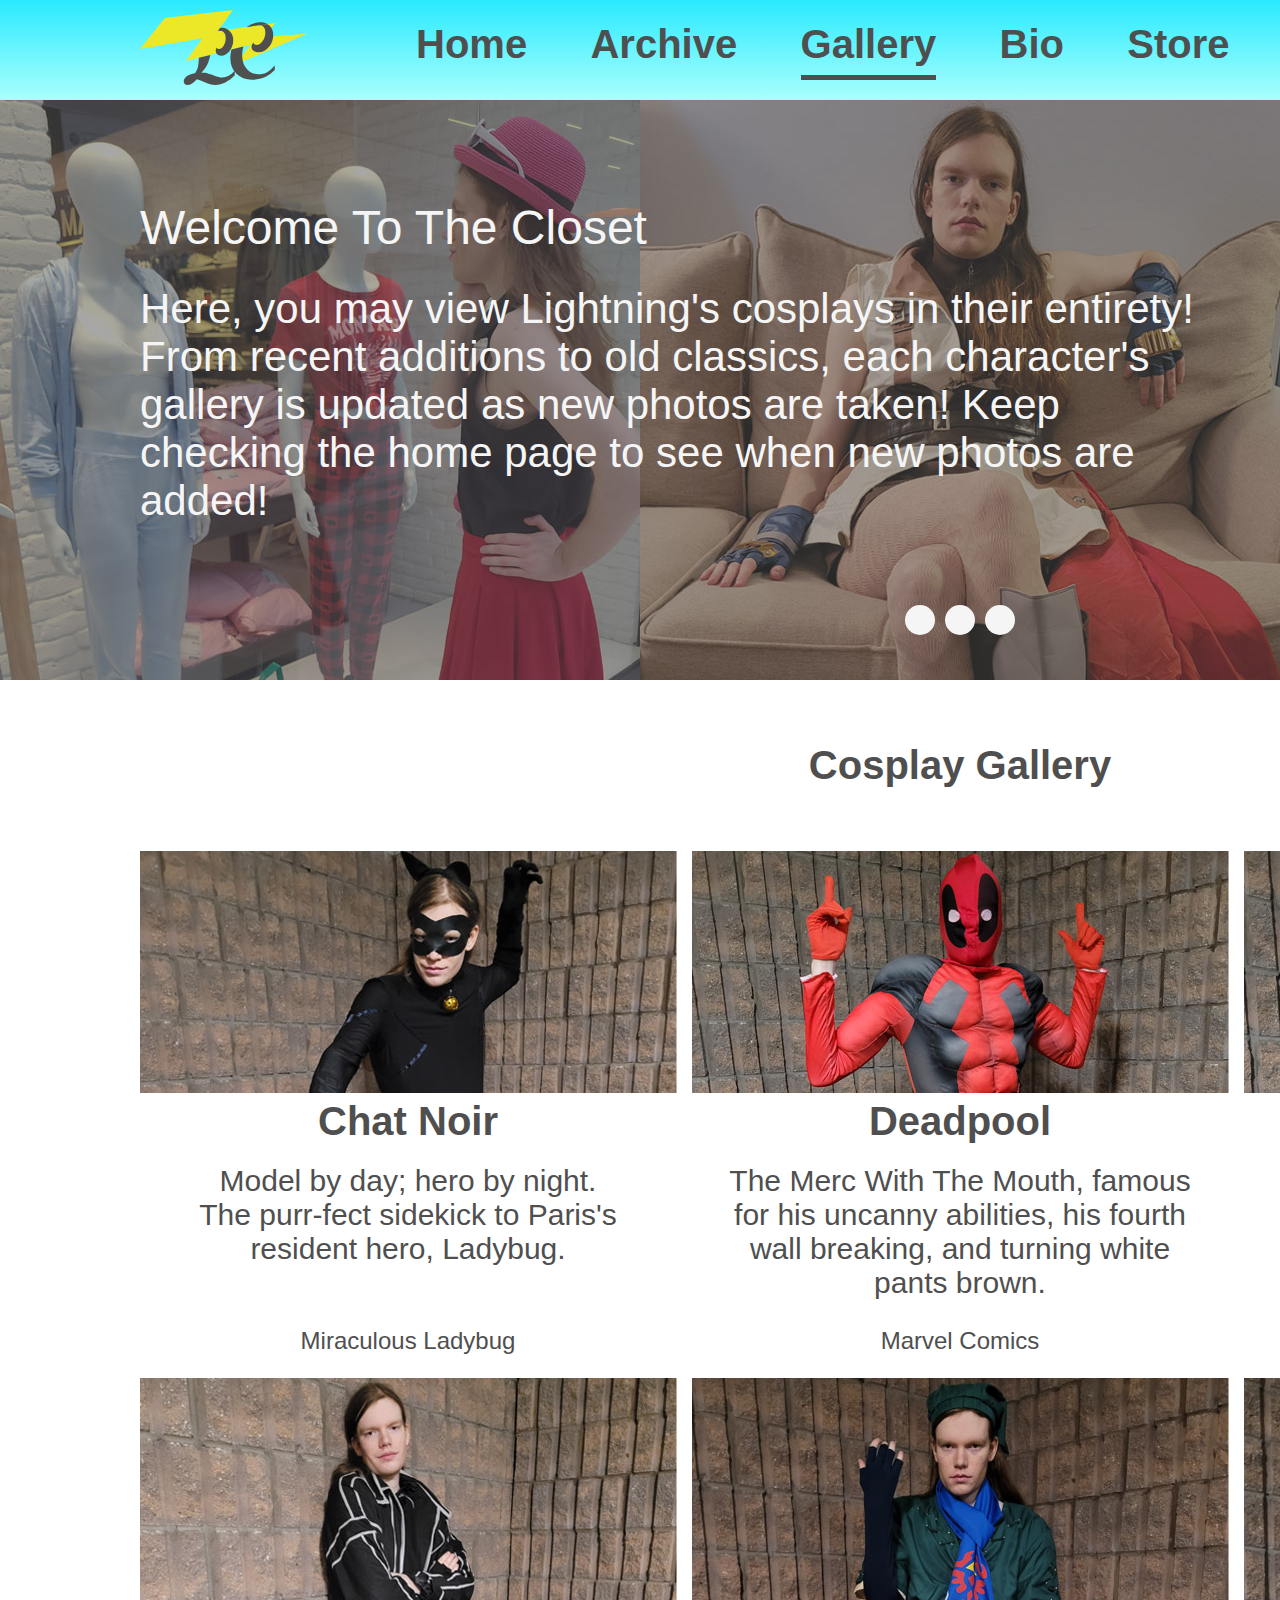
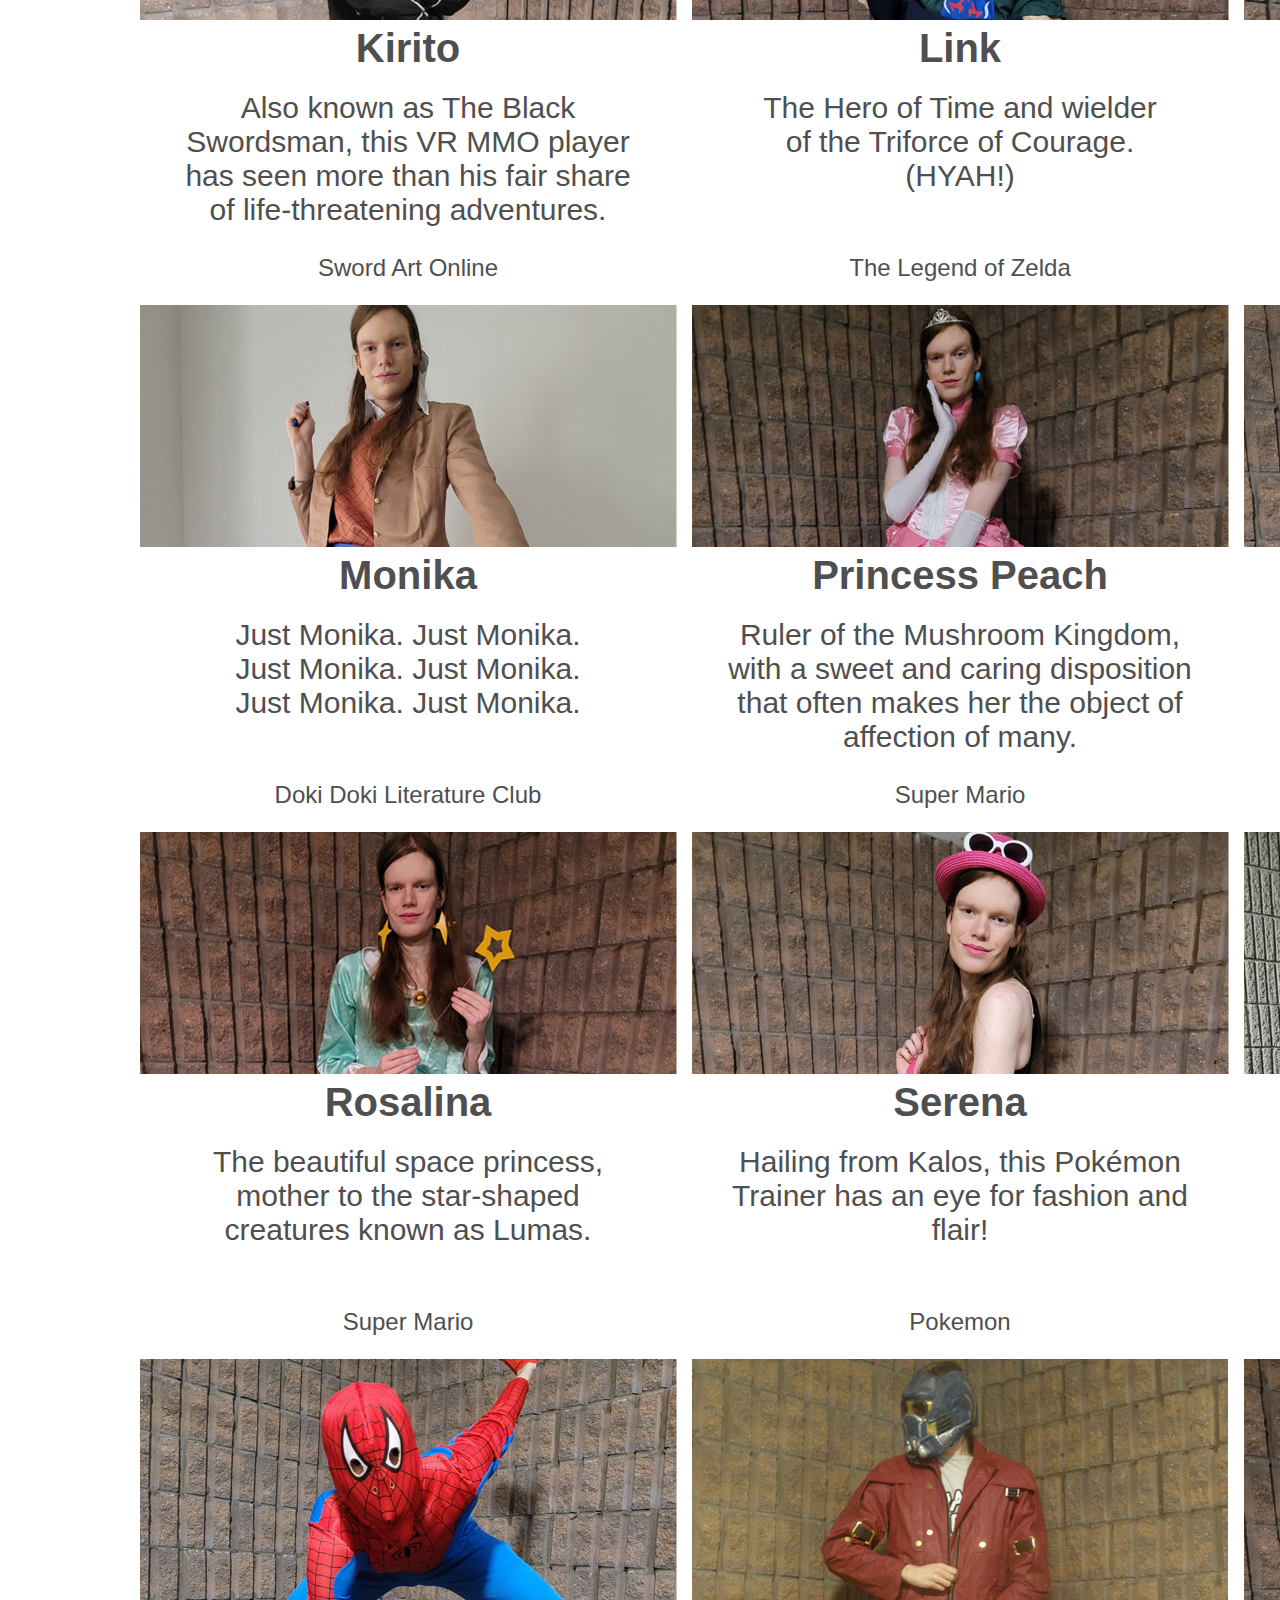
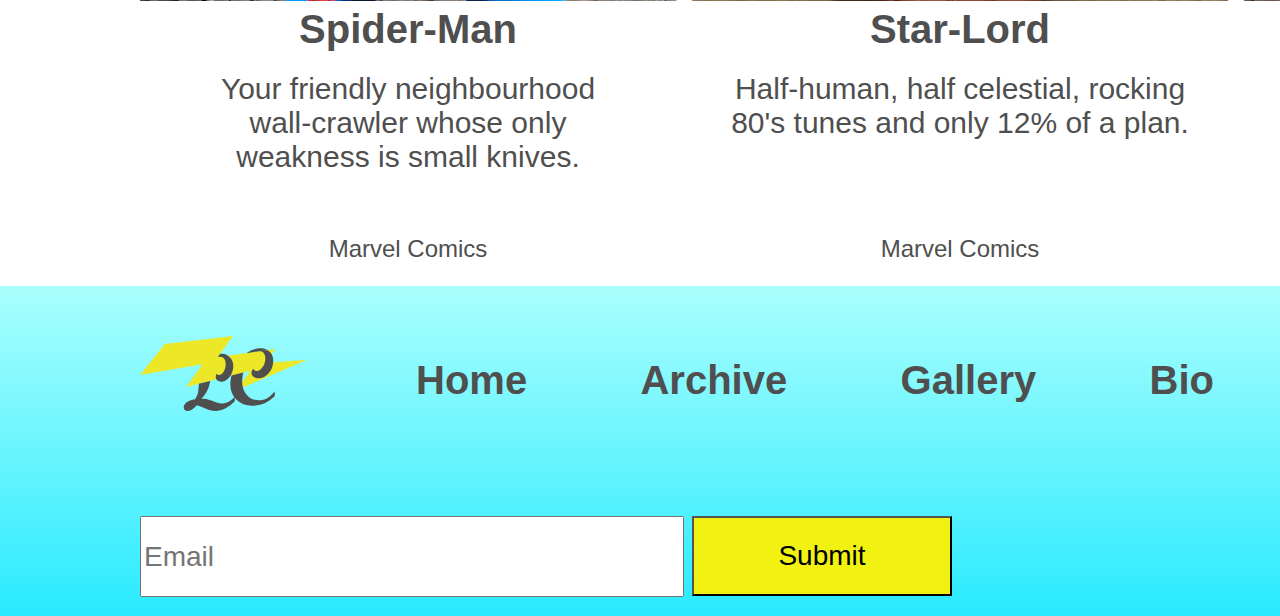
==== commit 84d486cf: "Merge pull request #17 from LightningStrike83/dev.ds.assetupdates2" ====
--- a/gallery.html
+++ b/gallery.html
@@ -134,7 +134,7 @@
                     <p class="source">Marvel Comics</p>
                 </div>
                 <div class="gallery-box" id="starlord">
-                    <a href="#lightbox14"><img src="https://via.placeholder.com/536x242" alt="Star-Lord"></a>
+                    <a href="#lightbox14"><img src="images/desktop_gallery/row5_column2_starlord.jpg" alt="Star-Lord"></a>
                     <h5 class="character_name">Star-Lord</h5>
                     <p class="gallery_text2">Half-human, half celestial, rocking 80's tunes and only 12% of a plan.</p>
                     <p class="source">Marvel Comics</p>
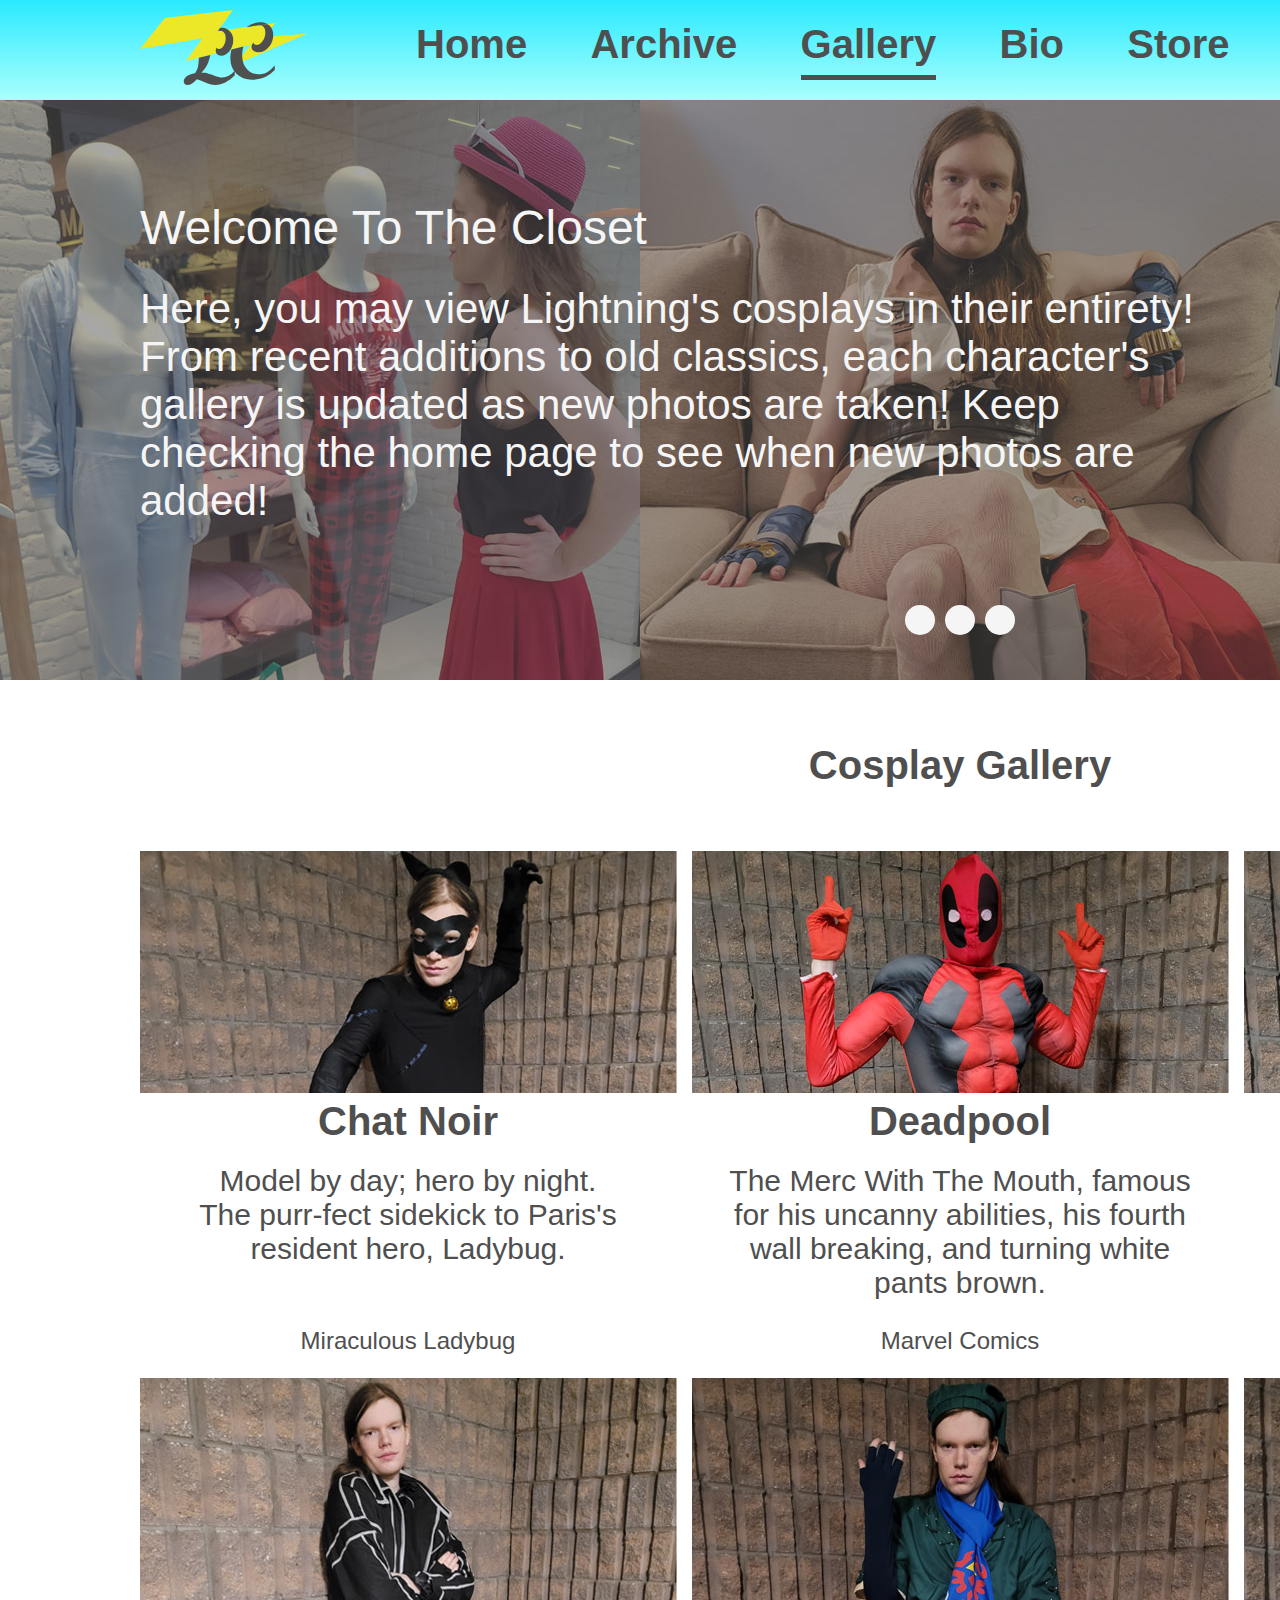
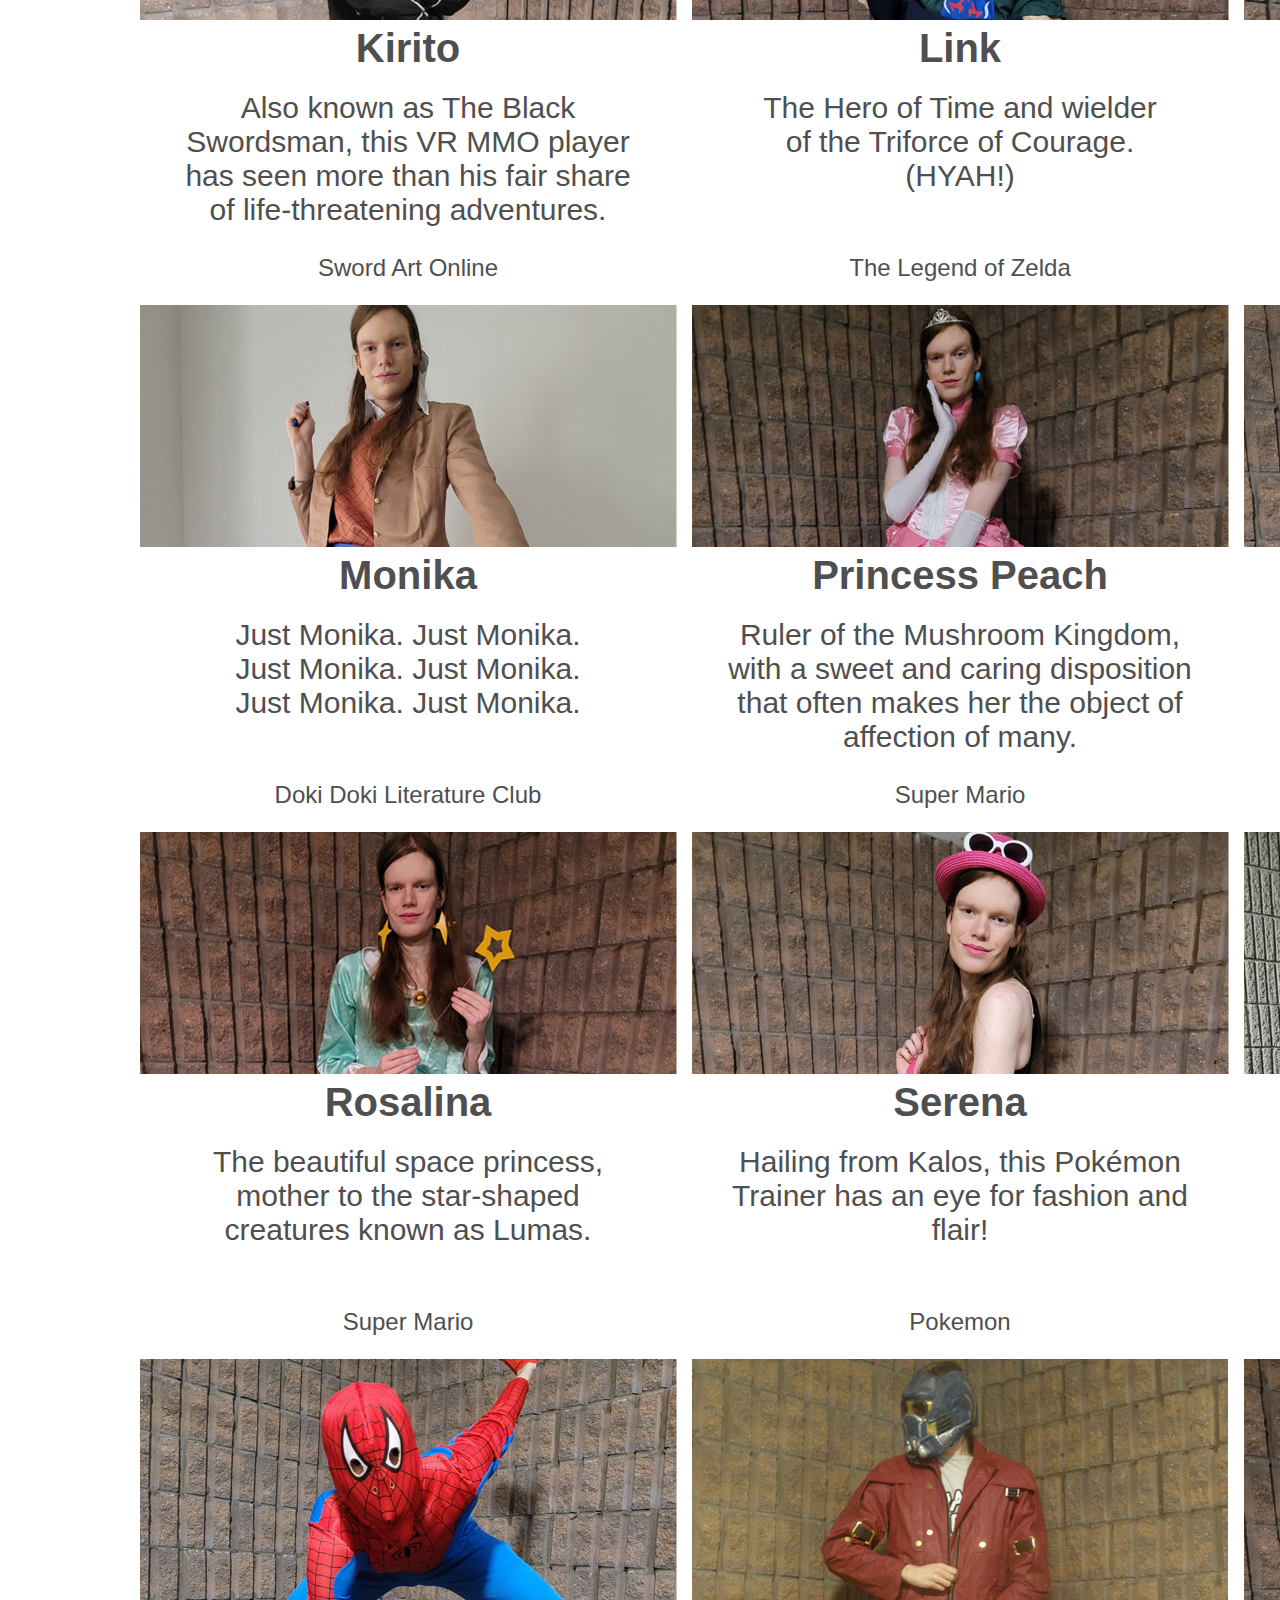
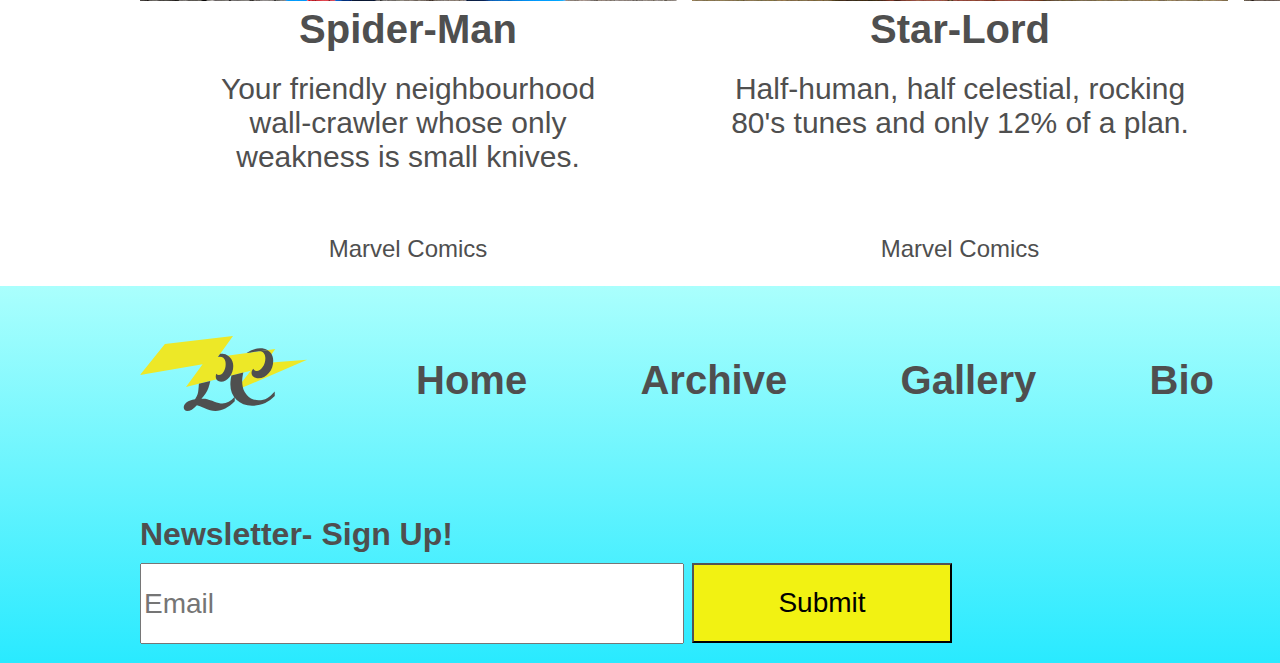
==== commit 1f30185a: "Final Lightbox Additions" ====
--- a/gallery.html
+++ b/gallery.html
@@ -164,9 +164,12 @@
                     </ul>
                 </div>
                 <div id="footer-newsletter1">
+                    <p>Newsletter- Sign Up!</p>
+                </div>
+                <div id="footer-newsletter2">
                     <input id="email-news" name="email-news" type="text" placeholder="Email">
                 </div>
-                <div id="footer-newsletter2" class="box-color">
+                <div id="footer-newsletter3" class="box-color">
                     <input type="submit" value="Submit" id="submit2">
                 </div>
                 <div id="footer-social" class="logos">
@@ -181,8 +184,9 @@
         <h2 class="hidden">Chat Noir LightBox</h2>
         <a href="" class="lb_close">X</a>
         <article>
+            <img id="chatnoirlb" src="images/lightbox_pics/chat_noir_cosplay.jpg" alt="Gazing Chat Noir">
             <p>"I am a cat, just chilling out. But in the night, she's all I think about. I feel so strong when she's around. She picks me up, when I'm down. Oh no you'll never know. My love can only grow."</p>
-                <p>(It's Ladybug: Alternative Theme by Brittnee Belt & Cash Callaway)</p>
+            <p>(It's Ladybug: Alternative Theme by Brittnee Belt & Cash Callaway)</p>
         </article>
     </section>
 
@@ -200,6 +204,7 @@
         <h2 class="hidden">Kiripool LightBox</h2>
         <a href="" class="lb_close">X</a>
         <article>
+            <img id="kiripoollb" src="images/lightbox_pics/kiripool_cosplay.jpg" alt="Flirting Kiripool">
             <p>Oh, hello there my little Asuna. Or are you my little Sinon? Perhaps maybe Lisbeth? Or even Silica. Or if you're into it, then my little Leafa. You can't be my little Yuuki, but you could be my little Alice. Feel free to call me senpai if you're my Ronnie. Or I'll call you senpai if you're my Sortiliena. Geez, how many girls does this guy have lusting after him? It's ridiculous.</p>
         </article>
     </section>
@@ -208,6 +213,7 @@
         <h2 class="hidden">Kirito LightBox</h2>
         <a href="" class="lb_close">X</a>
         <article>
+            <img id="kiritolb" src="images/lightbox_pics/kirito_cosplay.jpg" alt="Kirito Napping Peacefully">
             <p>"On November 6, 2022, the NerveGear, a full dive virtual reality device, launched its first game; Sword Art Online. Its developer, Akihiko Kayaba told the 10,0000 players who logged in, they could not log out. And not only were they trapped, if a player died in-game, they would also die in the real world... This nightmare continued for what seemed like an eternity. Then, on November 7th, 2024, a heroic player dressed head-to-toe in black cleared the game and set everyone free."</p>>
             <p>-Narrator (Sword Art Online the Movie: Ordinal Scale, 2017)</p>
         </article>
@@ -217,9 +223,10 @@
         <h2 class="hidden">Link LightBox</h2>
         <a href="" class="lb_close">X</a>
         <article>
+            <img id="linklb" src="images/lightbox_pics/link_cosplay.jpg" alt="Link In A Forest">
             <p>"When I finally got around to asking why he's so quiet all the time, I could tell it was difficult for him to say. But he did. With so much at stake, and so many eyes upon him, he feels it necessary to stay strong and to silently bear any burden. A feeling I know all too well... For him, it has caused him to stop outwardly expressing his thoughts and feelings.
             I always believed him to be simply a gifted person who had never faced a day of hardship. How wrong I was..."</p>
-            <p>-Zelda (The Legend of Zelda: Breath of the Wild, 2017)</p>
+            <p class="credit">-Zelda (The Legend of Zelda: Breath of the Wild, 2017)</p>
         </article>
     </section>
 
@@ -258,6 +265,7 @@
         <h2 class="hidden">Red LightBox</h2>
         <a href="" class="lb_close">X</a>
         <article>
+            <img id="redlb" src="images/lightbox_pics/red_cosplay.jpg" alt="Red Challenge">
             <p>You are challenged by Pokemon Trainer Red!</p>
         </article>
     </section>
@@ -275,8 +283,9 @@
         <h2 class="hidden">Serena LightBox</h2>
         <a href="" class="lb_close">X</a>
         <article>
+            <img id="serenalb" src="images/lightbox_pics/serena_cosplay.jpg" alt="Serena Shopping">
             <p>"You can't do everything on your own. Having Pokemon who support you is what lets you keep going."</p>
-            <p>-Serena (Pokemon Journeys, 2022)</p>
+            <p class="credit">-Serena (Pokemon Journeys, 2022)</p>
         </article>
     </section>
 
@@ -284,6 +293,9 @@
         <h2 class="hidden">Slender-Man LightBox</h2>
         <a href="" class="lb_close">X</a>
         <article>
+            <img id="slendermanlb" src="images/lightbox_pics/slenderman_cosplay_lurking.jpg" alt="Slender Man Lurking">
+        </article>
+        <article id="creepy-text">
             <p>Follows. Always watches, no eyes. Don't look... or it takes you.</p>
             <p>Can't run. Leave me alone! Help me!</p>
             <p>No No No No No No No No No No No</p>
@@ -294,6 +306,7 @@
         <h2 class="hidden">Spider-Man LightBox</h2>
         <a href="" class="lb_close">X</a>
         <article>
+            <img id="spidermanlb" src="images/lightbox_pics/spiderman_cosplay.jpg" alt="Spider-Man Setting Off">
             <p>"Spider-Man, Spider-Man. Does whatever a spider can. Spins a web, any size. Catches thieves, just like flies. Look out, here comes the Spider-Man."</p>
             <p>(Spider-Man theme song by Paul Francis Webster and Bob Harris)</p>
         </article>
@@ -303,9 +316,10 @@
         <h2 class="hidden">Star-Lord LightBox</h2>
         <a href="" class="lb_close">X</a>
         <article>
+            <img id="starlordlb" src="images/lightbox_pics/starlord_cosplay.jpg" alt="Star-Lord Flip Off">
             <p>"This is the one? Seriously?"</p>
             <p>"The choices were either him or a tree."</p>
-            <p>-Gamora and Nebula (Avengers: Endgame, 2019)</p>
+            <p class="credit">-Gamora and Nebula (Avengers: Endgame, 2019)</p>
         </article>
     </section>
 
@@ -313,8 +327,9 @@
         <h2 class="hidden">Zelda LightBox</h2>
         <a href="" class="lb_close">X</a>
         <article>
+            <img id="zeldalb" src="images/lightbox_pics/zelda_cosplay.jpg" alt="Zelda Gracefully Sitting">
             <p>"While it's true that I am Hylia reborn, I'm still my father's daughter and your friend...I'm still your Zelda."</p>
-            <p>-Zelda (The Legend of Zelda: Skyward Sword, 2011</p>
+            <p>-Zelda (The Legend of Zelda: Skyward Sword, 2011)</p>
         </article>
     </section>
 
--- a/css/main.css
+++ b/css/main.css
@@ -381,23 +381,30 @@
 
 #footer-newsletter1 {
 	grid-column: 1/5;
+	font-size: 32px;
+	padding-bottom: 10px;
+	font-weight: bold;
+}
+
+#footer-newsletter2 {
+	grid-column: 1/5;
 	/* Remove as content will dictate height */
 	height: 80px;
 }
 
-#footer-newsletter1 input {
+#footer-newsletter2 input {
 	width: 100%;
 	height: 75px;
 	text-align: left;
 	font-size: 28px;
 }
 
-#footer-newsletter2 {
+#footer-newsletter3 {
 	grid-column: 5/7;
 	height: 80px;
 }
 
-#footer-newsletter2 input {
+#footer-newsletter3 input {
 	width: 100%;
 	height: 100%;
 	text-align: center;
@@ -407,6 +414,107 @@
 #footer-social {
 	grid-column: 11/-1;
 	height: 80px;
+}
+
+
+/* gallery page */
+
+#gallery-hero-con {
+	background-color: #aaaaaa;
+	background: url("../images/desktop_gallery/hero_3cosplays.jpg");
+	height: 580px;
+}
+
+#gallery h2 {
+	font-size: 40px;
+	padding: 30px;
+}
+
+#gallery-text {
+	grid-column: 1/9;
+	height: 200px;
+	margin-top: 100px;
+	color: #f5f5f5;
+}
+
+#gallery-controls {
+	margin-top: 200px;
+	grid-column: 6/8;
+	display: flex;
+	justify-content: center;
+	align-items: center;
+}
+
+#welcome {
+	font-size: 48px;
+	text-align: left;
+	padding-bottom: 30px;
+}
+
+#welcome-text {
+	font-size: 42px;
+	text-align: left;
+}
+
+.dot {
+	background-color: #f5f5f5;
+	height: 30px;
+	width: 30px;
+	border-radius: 50%;
+	margin: 5px;
+	cursor: pointer;
+  }
+
+#gallery h2 {
+	grid-column: 1/-1;
+	text-align: center;
+  }
+
+#just_monika {
+	text-align: center;
+	font-size: 30px;
+	margin-left: 75px;
+	margin-right: 75px;
+	padding-top: 20px;
+}
+
+.gallery-box {
+	grid-column: span 4 / span 4;
+	height: 507px;
+	margin-bottom: 20px;
+	position: relative;
+}
+
+.character_name {
+	text-align: center;
+	font-size: 40px;
+	margin-top: 3px;
+	margin-bottom: 0;
+}
+
+.gallery_text {
+	text-align: center;
+	font-size: 30px;
+	margin-left: 55px;
+	margin-right: 55px;
+	padding-top: 20px;
+}
+
+.gallery_text2 {
+	text-align: center;
+	font-size: 30px;
+	margin-left: 30px;
+	margin-right: 30px;
+	padding-top: 20px;
+}
+
+.source {
+	text-align: center;
+	font-size: 24px;
+	position: absolute;
+	bottom: 3px;
+	left: 0;
+	right: 0;
 }
 
 .lightbox {
@@ -438,6 +546,7 @@
   }
 
   .lightbox p {
+	display: block;
 	text-align: center;
 	color: white;
 	font-size: 28px;
@@ -445,7 +554,7 @@
 	margin-right: 150px;
   }
 
-  #lightbox2 p, #lightbox6 p, #lightbox7 p, #lightbox12 p {
+  #lightbox1 p, #lightbox2 p, #lightbox3 p, #lightbox4 p, #lightbox6 p, #lightbox7 p, #lightbox9 p, #lightbox12 p, #lightbox13 p, #lightbox15 p {
 	padding-top: 15px;
   }
 
@@ -457,12 +566,16 @@
 	font-family: Rubik Glitch;
   }
 
-  #lightbox8 p {
+  #lightbox5 p, #lightbox8 p, #lightbox11 p,  #lightbox14 p:first-of-type {
 	text-align: left;
 	padding-top: 300px;
   }
 
-  #lightbox8 .credit {
+  #lightbox14 p {
+	text-align: left;
+  }
+
+  #lightbox5 .credit, #lightbox8 .credit, #lightbox11 .credit, #lightbox14 .credit {
 	padding-top: 15px;
   }
 
@@ -475,7 +588,7 @@
 	padding-top: 300px;
   }
 
-  #lightbox12 article:hover {
+  #lightbox12 #creepy-text:hover {
 	font-family: Rubik Glitch;
   }
 
@@ -493,117 +606,31 @@
 	padding-top: 30px;
   }
 
-  #monikalb, #deadpoollb, #lightninglb {
+  #monikalb, #deadpoollb, #lightninglb, #chatnoirlb, #kiripoollb, #kiritolb, #redlb, #slendermanlb, #spidermanlb, #zeldalb {
 	height: 50%;
 	width: 50%;
-	margin-left:25%;
-  }
-
-  #peachlb, #rosalinalb {
+	display: block;
+  	margin-left: auto;
+ 	margin-right: auto;
+  }
+
+  #redlb:hover {
+	content: url(../images/lightbox_pics/red_cosplay_bw.jpg);
+  }
+
+  #kiripoollb:hover {
+	content: url(../images/lightbox_pics/kiripool_closeup2.jpg);
+  }
+
+  #slendermanlb:hover {
+	content: url(../images/lightbox_pics/slenderman_cosplay_park2.jpg);
+  }
+
+  #peachlb, #rosalinalb, #linklb, #serenalb, #starlordlb {
 	height: 30%;
 	width: 30%;
 	padding-left: 100px;
 	float: left;
 	padding-right: 50px;
-  }
-
-
-/* gallery page */
-
-#gallery-hero-con {
-	background-color: #aaaaaa;
-	background: url("../images/desktop_gallery/hero_3cosplays.jpg");
-	height: 580px;
-}
-
-#gallery h2 {
-	font-size: 40px;
-	padding: 30px;
-}
-
-#gallery-text {
-	grid-column: 1/9;
-	height: 200px;
-	margin-top: 100px;
-	color: #f5f5f5;
-}
-
-#gallery-controls {
-	margin-top: 200px;
-	grid-column: 6/8;
-	display: flex;
-	justify-content: center;
-	align-items: center;
-}
-
-#welcome {
-	font-size: 48px;
-	text-align: left;
-	padding-bottom: 30px;
-}
-
-#welcome-text {
-	font-size: 42px;
-	text-align: left;
-}
-
-.dot {
-	background-color: #f5f5f5;
-	height: 30px;
-	width: 30px;
-	border-radius: 50%;
-	margin: 5px;
-	cursor: pointer;
-  }
-
-#gallery h2 {
-	grid-column: 1/-1;
-	text-align: center;
-  }
-
-#just_monika {
-	text-align: center;
-	font-size: 30px;
-	margin-left: 75px;
-	margin-right: 75px;
-	padding-top: 20px;
-}
-
-.gallery-box {
-	grid-column: span 4 / span 4;
-	height: 507px;
-	margin-bottom: 20px;
-	position: relative;
-}
-
-.character_name {
-	text-align: center;
-	font-size: 40px;
-	margin-top: 3px;
-	margin-bottom: 0;
-}
-
-.gallery_text {
-	text-align: center;
-	font-size: 30px;
-	margin-left: 55px;
-	margin-right: 55px;
-	padding-top: 20px;
-}
-
-.gallery_text2 {
-	text-align: center;
-	font-size: 30px;
-	margin-left: 30px;
-	margin-right: 30px;
-	padding-top: 20px;
-}
-
-.source {
-	text-align: center;
-	font-size: 24px;
-	position: absolute;
-	bottom: 3px;
-	left: 0;
-	right: 0;
-}+	display: block;
+  }